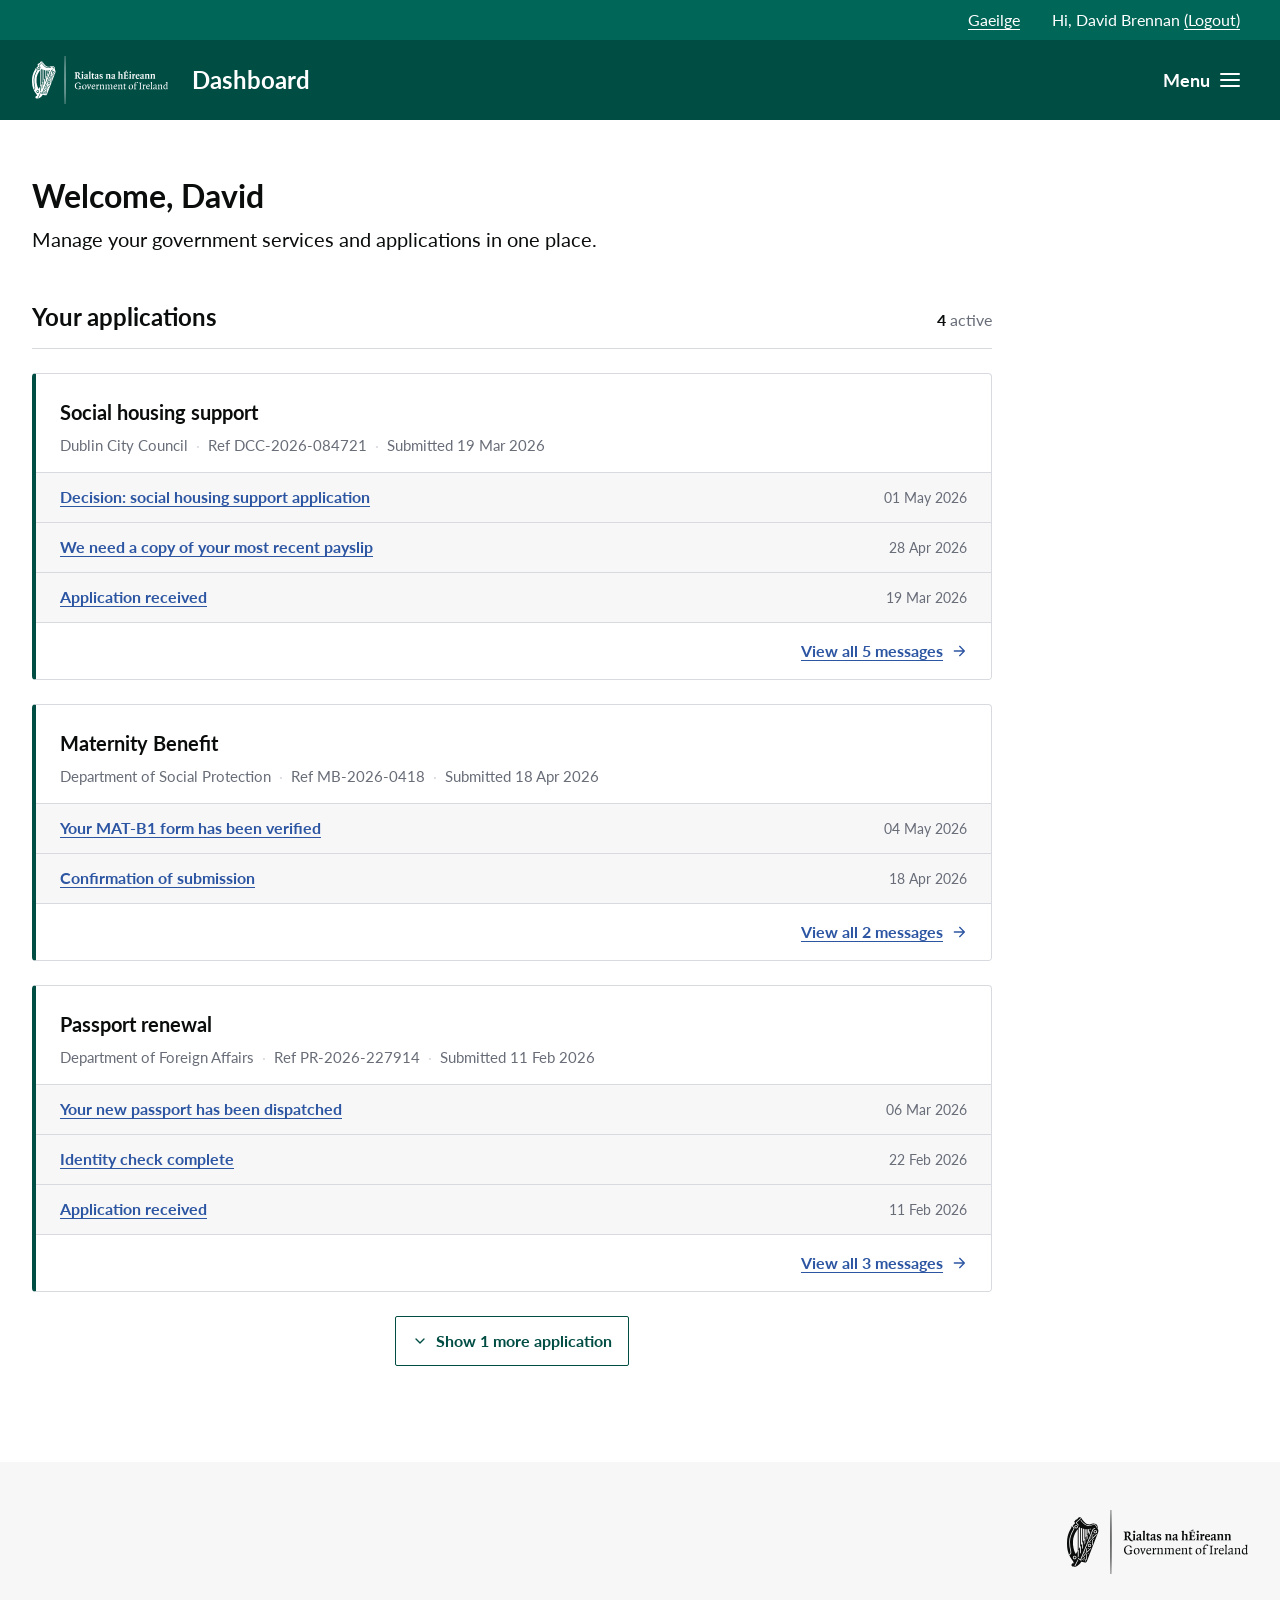
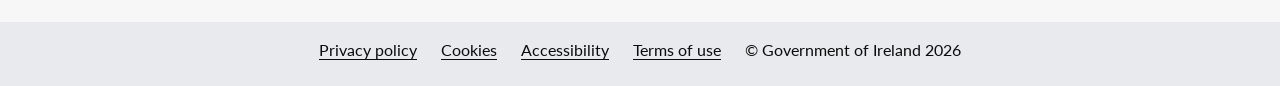
==== v2/index.html @ a9fc321a "v2: unified application card with embedded messages Replaces v1's two-column "applications | message" ====
<!DOCTYPE html>
<html lang="en-IE">
<head>
  <meta charset="UTF-8" />
  <meta name="viewport" content="width=device-width, initial-scale=1" />
  <title>Dashboard — gov.ie</title>
  <meta name="description" content="Life Events dashboard prototype v2 — unified application cards with embedded messages." />
  <meta name="theme-color" content="#004d44" />
  <link rel="preconnect" href="https://fonts.googleapis.com" />
  <link rel="preconnect" href="https://fonts.gstatic.com" crossorigin />
  <link href="https://fonts.googleapis.com/css2?family=Lato:wght@400;700;900&display=swap" rel="stylesheet" />
  <link rel="stylesheet" href="styles.css" />
</head>
<body>
  <a href="#main" class="skip-link">
    <span data-en>Skip to main content</span><span data-ga>Léim go príomhábhar</span>
  </a>

  <!-- Top utility bar: language + user / logout -->
  <div class="top-bar">
    <div class="container top-bar__inner">
      <button type="button" class="top-bar__link" data-lang-toggle aria-pressed="false">
        <span data-en>Gaeilge</span><span data-ga>English</span>
      </button>
      <span class="top-bar__user">
        <span data-en>Hi, David Brennan</span><span data-ga>Dia duit, David Brennan</span>
        <a href="#" class="top-bar__user-link">
          (<span data-en>Logout</span><span data-ga>Logáil amach</span>)
        </a>
      </span>
    </div>
  </div>

  <!-- Main header -->
  <header class="app-header" role="banner">
    <div class="container app-header__inner">
      <a href="#" class="app-header__brand" aria-label="Rialtas na hÉireann, Government of Ireland">
        <img src="assets/logos/gov-white.svg" alt="" width="181" height="64" class="app-header__logo" />
      </a>
      <span class="app-header__title">
        <span data-en>Dashboard</span><span data-ga>Deais</span>
      </span>
      <button type="button" class="app-header__menu" aria-label="Menu" disabled>
        <span data-en>Menu</span><span data-ga>Roghchlár</span>
        <svg viewBox="0 0 24 24" aria-hidden="true" class="app-header__menu-icon">
          <path d="M3 6h18M3 12h18M3 18h18" stroke="currentColor" stroke-width="2" stroke-linecap="round" />
        </svg>
      </button>
    </div>
  </header>

  <main id="main" class="main" tabindex="-1">
    <div class="container">

      <section class="page-header" aria-labelledby="welcome-title">
        <h1 id="welcome-title" class="page-header__title">
          <span data-en>Welcome, David</span><span data-ga>Fáilte, David</span>
        </h1>
        <p class="page-header__lead">
          <span data-en>Manage your government services and applications in one place.</span>
          <span data-ga>Bainistigh do sheirbhísí rialtais agus iarratais in aon áit amháin.</span>
        </p>
      </section>

      <!-- Single-column list of bounded application cards.
           Each card unifies an application with its 3 latest messages. -->
      <section class="apps" aria-labelledby="apps-heading">
        <div class="apps__head">
          <h2 id="apps-heading" class="apps__heading">
            <span data-en>Your applications</span><span data-ga>D'iarratais</span>
          </h2>
          <p class="apps__count" aria-live="polite">
            <span data-app-count>4</span>
            <span data-en>active</span><span data-ga>gníomhach</span>
          </p>
        </div>

        <ul class="apps__list" role="list">

          <!-- Application 1 -->
          <li class="app-card">
            <header class="app-card__head">
              <h3 class="app-card__title">
                <a href="#">Social housing support</a>
              </h3>
              <p class="app-card__meta">
                <span>Dublin City Council</span>
                <span aria-hidden="true" class="app-card__meta-sep">·</span>
                <span>Ref DCC-2026-084721</span>
                <span aria-hidden="true" class="app-card__meta-sep">·</span>
                <span><span data-en>Submitted</span><span data-ga>Curtha isteach</span> <time datetime="2026-03-19">19 Mar 2026</time></span>
              </p>
            </header>

            <ul class="msgs" role="list" aria-label="Latest messages">
              <li class="msg">
                <a class="msg__title" href="#">Decision: social housing support application</a>
                <p class="msg__date"><time datetime="2026-05-01">01 May 2026</time></p>
              </li>
              <li class="msg">
                <a class="msg__title" href="#">We need a copy of your most recent payslip</a>
                <p class="msg__date"><time datetime="2026-04-28">28 Apr 2026</time></p>
              </li>
              <li class="msg">
                <a class="msg__title" href="#">Application received</a>
                <p class="msg__date"><time datetime="2026-03-19">19 Mar 2026</time></p>
              </li>
            </ul>

            <footer class="app-card__foot">
              <a href="#" class="link-arrow">
                <span data-en>View all 5 messages</span><span data-ga>Féach gach 5 teachtaireachtaí</span>
                <svg viewBox="0 0 24 24" aria-hidden="true"><path d="M5 12h14M13 5l7 7-7 7" stroke="currentColor" stroke-width="2" stroke-linecap="round" stroke-linejoin="round" fill="none"/></svg>
              </a>
            </footer>
          </li>

          <!-- Application 2 -->
          <li class="app-card">
            <header class="app-card__head">
              <h3 class="app-card__title">
                <a href="#">Maternity Benefit</a>
              </h3>
              <p class="app-card__meta">
                <span>Department of Social Protection</span>
                <span aria-hidden="true" class="app-card__meta-sep">·</span>
                <span>Ref MB-2026-0418</span>
                <span aria-hidden="true" class="app-card__meta-sep">·</span>
                <span><span data-en>Submitted</span><span data-ga>Curtha isteach</span> <time datetime="2026-04-18">18 Apr 2026</time></span>
              </p>
            </header>

            <ul class="msgs" role="list" aria-label="Latest messages">
              <li class="msg">
                <a class="msg__title" href="#">Your MAT-B1 form has been verified</a>
                <p class="msg__date"><time datetime="2026-05-04">04 May 2026</time></p>
              </li>
              <li class="msg">
                <a class="msg__title" href="#">Confirmation of submission</a>
                <p class="msg__date"><time datetime="2026-04-18">18 Apr 2026</time></p>
              </li>
            </ul>

            <footer class="app-card__foot">
              <a href="#" class="link-arrow">
                <span data-en>View all 2 messages</span><span data-ga>Féach gach 2 teachtaireachtaí</span>
                <svg viewBox="0 0 24 24" aria-hidden="true"><path d="M5 12h14M13 5l7 7-7 7" stroke="currentColor" stroke-width="2" stroke-linecap="round" stroke-linejoin="round" fill="none"/></svg>
              </a>
            </footer>
          </li>

          <!-- Application 3 -->
          <li class="app-card">
            <header class="app-card__head">
              <h3 class="app-card__title">
                <a href="#">Passport renewal</a>
              </h3>
              <p class="app-card__meta">
                <span>Department of Foreign Affairs</span>
                <span aria-hidden="true" class="app-card__meta-sep">·</span>
                <span>Ref PR-2026-227914</span>
                <span aria-hidden="true" class="app-card__meta-sep">·</span>
                <span><span data-en>Submitted</span><span data-ga>Curtha isteach</span> <time datetime="2026-02-11">11 Feb 2026</time></span>
              </p>
            </header>

            <ul class="msgs" role="list" aria-label="Latest messages">
              <li class="msg">
                <a class="msg__title" href="#">Your new passport has been dispatched</a>
                <p class="msg__date"><time datetime="2026-03-06">06 Mar 2026</time></p>
              </li>
              <li class="msg">
                <a class="msg__title" href="#">Identity check complete</a>
                <p class="msg__date"><time datetime="2026-02-22">22 Feb 2026</time></p>
              </li>
              <li class="msg">
                <a class="msg__title" href="#">Application received</a>
                <p class="msg__date"><time datetime="2026-02-11">11 Feb 2026</time></p>
              </li>
            </ul>

            <footer class="app-card__foot">
              <a href="#" class="link-arrow">
                <span data-en>View all 3 messages</span><span data-ga>Féach gach 3 teachtaireachtaí</span>
                <svg viewBox="0 0 24 24" aria-hidden="true"><path d="M5 12h14M13 5l7 7-7 7" stroke="currentColor" stroke-width="2" stroke-linecap="round" stroke-linejoin="round" fill="none"/></svg>
              </a>
            </footer>
          </li>

          <!-- Application 4 — hidden by default, revealed by "Show more" -->
          <li class="app-card" data-extra hidden>
            <header class="app-card__head">
              <h3 class="app-card__title">
                <a href="#">Driving licence renewal</a>
              </h3>
              <p class="app-card__meta">
                <span>National Driver Licence Service</span>
                <span aria-hidden="true" class="app-card__meta-sep">·</span>
                <span>Ref NDLS-2026-119482</span>
                <span aria-hidden="true" class="app-card__meta-sep">·</span>
                <span><span data-en>Submitted</span><span data-ga>Curtha isteach</span> <time datetime="2025-11-04">04 Nov 2025</time></span>
              </p>
            </header>

            <ul class="msgs" role="list" aria-label="Latest messages">
              <li class="msg">
                <a class="msg__title" href="#">Your driving licence is ready for collection</a>
                <p class="msg__date"><time datetime="2025-11-19">19 Nov 2025</time></p>
              </li>
              <li class="msg">
                <a class="msg__title" href="#">Application approved</a>
                <p class="msg__date"><time datetime="2025-11-12">12 Nov 2025</time></p>
              </li>
              <li class="msg">
                <a class="msg__title" href="#">Application received</a>
                <p class="msg__date"><time datetime="2025-11-04">04 Nov 2025</time></p>
              </li>
            </ul>

            <footer class="app-card__foot">
              <a href="#" class="link-arrow">
                <span data-en>View all 4 messages</span><span data-ga>Féach gach 4 teachtaireachtaí</span>
                <svg viewBox="0 0 24 24" aria-hidden="true"><path d="M5 12h14M13 5l7 7-7 7" stroke="currentColor" stroke-width="2" stroke-linecap="round" stroke-linejoin="round" fill="none"/></svg>
              </a>
            </footer>
          </li>

        </ul>

        <div class="apps__reveal">
          <button type="button" class="btn btn--ghost" data-reveal-more aria-expanded="false">
            <svg viewBox="0 0 24 24" aria-hidden="true" class="btn__chev"><path d="M6 9l6 6 6-6" stroke="currentColor" stroke-width="2" stroke-linecap="round" stroke-linejoin="round" fill="none"/></svg>
            <span data-reveal-label>
              <span data-en>Show 1 more application</span><span data-ga>Taispeáin 1 iarratas eile</span>
            </span>
          </button>
        </div>
      </section>

    </div>
  </main>

  <footer class="app-footer" role="contentinfo">
    <div class="app-footer__brand-band">
      <div class="container app-footer__brand-band-inner">
        <img src="assets/logos/gov-black.svg" alt="Rialtas na hÉireann, Government of Ireland" width="181" height="64" class="app-footer__logo" />
      </div>
    </div>
    <div class="app-footer__utility-band">
      <div class="container app-footer__utility-band-inner">
        <ul class="app-footer__links" role="list">
          <li><a href="#privacy"><span data-en>Privacy policy</span><span data-ga>Polasaí príobháideachais</span></a></li>
          <li><a href="#cookies"><span data-en>Cookies</span><span data-ga>Fianáin</span></a></li>
          <li><a href="#accessibility"><span data-en>Accessibility</span><span data-ga>Inrochtaineacht</span></a></li>
          <li><a href="#terms"><span data-en>Terms of use</span><span data-ga>Téarmaí úsáide</span></a></li>
        </ul>
        <p class="app-footer__copy">
          <span data-en>© Government of Ireland 2026</span>
          <span data-ga>© Rialtas na hÉireann 2026</span>
        </p>
      </div>
    </div>
  </footer>

  <script src="app.js" defer></script>
</body>
</html>
---- v2/styles.css ----
/* v2 — application card with embedded messages
 * Builds on v1's tokens. New patterns:
 *   .app-card  — bounding-box that unifies one application with its messages
 *   .msgs/.msg — embedded message rows
 *   .link-arrow — bottom-of-card "view all N messages →"
 *   .btn--ghost — outline button used for the reveal-more affordance
 * Layout shifts to a single column with a content max-width of 960px
 * so message titles read comfortably.
 */

:root {
  --govie-primary:          #004d44;
  --govie-primary-subtle:   #006658;
  --govie-primary-hover:    #003a33;

  --govie-text:             #0b0c0c;
  --govie-text-muted:       #686d78;
  --govie-text-inverse:     #ffffff;

  --govie-link:             #2c55a2;
  --govie-link-hover:       #1f3f7a;

  --govie-surface-page:     #ffffff;
  --govie-surface-1:        #f7f7f8;
  --govie-surface-2:        #e9eaed;

  --govie-border-card:      #d8dadf;
  --govie-border-focus:     #fd0;

  --font-body: "Lato", system-ui, -apple-system, "Segoe UI", Arial, sans-serif;

  --s-1: 4px; --s-2: 8px; --s-3: 12px; --s-4: 16px;
  --s-5: 24px; --s-6: 32px; --s-7: 48px; --s-8: 64px; --s-9: 80px;

  --container-max: 1472px;
  --container-pad: 32px;

  /* v2-specific: limit reading column for message titles */
  --content-max: 960px;
}

/* ---------- Reset ---------- */
*, *::before, *::after { box-sizing: border-box; }
body {
  margin: 0;
  font-family: var(--font-body);
  font-size: 16px;
  line-height: 1.5;
  color: var(--govie-text);
  background: var(--govie-surface-page);
  -webkit-font-smoothing: antialiased;
}
img, svg { display: block; max-width: 100%; }
button { font: inherit; cursor: pointer; }
a { color: var(--govie-link); }
ul { list-style: none; margin: 0; padding: 0; }
:focus-visible { outline: 3px solid var(--govie-border-focus); outline-offset: 2px; }
[hidden] { display: none !important; }

/* ---------- Bilingual ---------- */
[data-ga] { display: none; }
html[lang="ga"] [data-en] { display: none; }
html[lang="ga"] [data-ga] { display: inline; }

/* ---------- Skip link ---------- */
.skip-link {
  position: absolute; left: -9999px; top: 0;
  background: var(--govie-border-focus); color: var(--govie-text);
  padding: var(--s-3) var(--s-4); font-weight: 700; text-decoration: none;
  z-index: 100;
}
.skip-link:focus { left: var(--s-4); top: var(--s-4); outline: 3px solid var(--govie-text); }

/* ---------- Layout rail ---------- */
.container {
  width: 100%;
  max-width: var(--container-max);
  margin: 0 auto;
  padding: 0 var(--container-pad);
}

/* ---------- Top utility bar ---------- */
.top-bar {
  background: var(--govie-primary-subtle);
  color: var(--govie-text-inverse);
  font-size: 16px;
}
.top-bar__inner {
  display: flex; justify-content: flex-end; align-items: center;
  gap: var(--s-4); min-height: 32px;
  padding-top: 4px; padding-bottom: 4px;
}
.top-bar__link {
  background: transparent; border: 0;
  color: inherit; font: inherit;
  padding: 4px 8px;
  text-decoration: underline; text-underline-offset: 3px;
  border-radius: 2px;
}
.top-bar__link:hover { background: rgba(255,255,255,0.08); }
.top-bar__user {
  padding: 4px 8px;
  display: inline-flex; gap: var(--s-1); align-items: baseline;
}
.top-bar__user-link {
  color: var(--govie-text-inverse);
  text-decoration: underline; text-underline-offset: 3px;
}
.top-bar__user-link:hover { color: var(--govie-text-inverse); opacity: 0.85; }

/* ---------- Main header ---------- */
.app-header {
  background: var(--govie-primary);
  color: var(--govie-text-inverse);
  padding: var(--s-4) 0;
}
.app-header__inner {
  display: flex; align-items: center; gap: var(--s-5);
  min-height: 48px;
}
.app-header__brand { display: inline-flex; align-items: center; color: var(--govie-text-inverse); text-decoration: none; }
.app-header__brand:focus-visible { outline: 3px solid var(--govie-border-focus); outline-offset: 4px; }
.app-header__logo { display: block; height: 48px; width: auto; }
.app-header__title { font-size: 24px; font-weight: 700; line-height: 30px; }
.app-header__menu {
  margin-left: auto;
  display: inline-flex; align-items: center; gap: var(--s-2);
  background: transparent; border: 0;
  color: var(--govie-text-inverse);
  padding: 8px 6px 8px 8px;
  font-size: 18px; font-weight: 700; line-height: 24px;
  border-radius: 2px;
}
.app-header__menu[disabled] { cursor: default; opacity: 1; }
.app-header__menu-icon { width: 24px; height: 24px; }

/* ---------- Main ---------- */
.main { padding: var(--s-6) 0 var(--s-7); outline: none; }

/* ---------- Page header ---------- */
.page-header { padding: var(--s-5) 0; max-width: 704px; }
.page-header__title { margin: 0 0 var(--s-2); font-size: 32px; font-weight: 700; line-height: 40px; color: var(--govie-text); }
.page-header__lead { margin: 0; font-size: 20px; line-height: 30px; color: var(--govie-text); }

/* ---------- Apps section ---------- */
.apps {
  max-width: var(--content-max);
  margin-top: var(--s-5);
}
.apps__head {
  display: flex; align-items: baseline; justify-content: space-between;
  gap: var(--s-4);
  padding-bottom: var(--s-4);
  border-bottom: 1px solid var(--govie-border-card);
  margin-bottom: var(--s-5);
}
.apps__heading { margin: 0; font-size: 24px; font-weight: 700; line-height: 30px; color: var(--govie-text); }
.apps__count {
  margin: 0; color: var(--govie-text-muted); font-size: 16px;
}
.apps__count [data-app-count] {
  display: inline-block;
  font-weight: 700; color: var(--govie-text);
  min-width: 1ch;
}
.apps__list {
  display: flex; flex-direction: column;
  gap: var(--s-5);
}

/* ---------- Application card (bounding box) ---------- */
.app-card {
  background: var(--govie-surface-page);
  border: 1px solid var(--govie-border-card);
  border-left: 4px solid var(--govie-primary);
  border-radius: 4px;
  overflow: hidden;
  transition: box-shadow 0.15s, border-color 0.15s;
}
.app-card:hover {
  box-shadow: 0 2px 8px rgba(0,0,0,0.06);
}

.app-card__head {
  padding: var(--s-5) var(--s-5) var(--s-4);
}
.app-card__title {
  margin: 0 0 var(--s-2);
  font-size: 20px; font-weight: 700; line-height: 28px;
}
.app-card__title a {
  color: var(--govie-text);
  text-decoration: none;
}
.app-card__title a:hover { color: var(--govie-primary); text-decoration: underline; text-underline-offset: 3px; }
.app-card__title a:focus-visible { outline: 3px solid var(--govie-border-focus); outline-offset: 2px; }

.app-card__meta {
  margin: 0;
  color: var(--govie-text-muted);
  font-size: 15px; line-height: 22px;
  display: flex; flex-wrap: wrap; gap: 4px 8px;
}
.app-card__meta-sep { color: var(--govie-border-card); }

/* ---------- Embedded messages ---------- */
.msgs {
  border-top: 1px solid var(--govie-border-card);
  background: var(--govie-surface-1);
}
.msg {
  display: flex; align-items: baseline; justify-content: space-between;
  gap: var(--s-4);
  padding: var(--s-3) var(--s-5);
  border-bottom: 1px solid var(--govie-border-card);
  transition: background 0.12s;
}
.msg:last-child { border-bottom: 0; }
.msg:hover { background: var(--govie-surface-2); }
.msg__title {
  color: var(--govie-link);
  font-size: 16px; font-weight: 700; line-height: 24px;
  text-decoration: underline; text-underline-offset: 3px;
  word-break: break-word;
}
.msg__title:hover { color: var(--govie-link-hover); }
.msg__date {
  margin: 0;
  color: var(--govie-text-muted);
  font-size: 14px; line-height: 24px;
  flex-shrink: 0;
  white-space: nowrap;
}

/* ---------- Card footer (view all link) ---------- */
.app-card__foot {
  padding: var(--s-3) var(--s-5);
  background: var(--govie-surface-page);
  border-top: 1px solid var(--govie-border-card);
  display: flex; justify-content: flex-end;
}
.link-arrow {
  display: inline-flex; align-items: center; gap: var(--s-2);
  color: var(--govie-link);
  font-size: 16px; font-weight: 700; line-height: 24px;
  text-decoration: underline; text-underline-offset: 3px;
  padding: 4px 0;
}
.link-arrow:hover { color: var(--govie-link-hover); }
.link-arrow svg { width: 16px; height: 16px; transition: transform 0.12s; }
.link-arrow:hover svg { transform: translateX(2px); }

/* ---------- Reveal more applications ---------- */
.apps__reveal {
  margin-top: var(--s-5);
  display: flex; justify-content: center;
}

/* ---------- Buttons ---------- */
.btn {
  display: inline-flex; align-items: center; justify-content: center;
  gap: var(--s-2);
  padding: 12px 16px;
  border: 1px solid transparent;
  border-radius: 2px;
  font: 700 16px/24px var(--font-body);
  text-decoration: none;
  cursor: pointer;
  transition: background 0.12s, color 0.12s, border-color 0.12s, box-shadow 0.12s;
}
.btn--primary {
  background: var(--govie-primary);
  color: var(--govie-text-inverse);
}
.btn--primary:hover { background: var(--govie-primary-hover); color: var(--govie-text-inverse); }
.btn--ghost {
  background: var(--govie-surface-page);
  color: var(--govie-primary);
  border-color: var(--govie-primary);
}
.btn--ghost:hover { background: var(--govie-primary); color: var(--govie-text-inverse); }
.btn--ghost:hover .btn__chev { color: var(--govie-text-inverse); }
.btn:focus-visible {
  outline: 3px solid var(--govie-border-focus);
  outline-offset: 0;
  box-shadow: inset 0 -2px 0 var(--govie-text);
}
.btn__chev { width: 16px; height: 16px; transition: transform 0.2s; }
.btn[aria-expanded="true"] .btn__chev { transform: rotate(180deg); }

/* ---------- Footer ---------- */
.app-footer { margin-top: var(--s-7); }
.app-footer__brand-band {
  background: var(--govie-surface-1);
  padding: var(--s-7) 0;
}
.app-footer__brand-band-inner { display: flex; justify-content: flex-end; }
.app-footer__logo { display: block; height: 64px; width: auto; }
.app-footer__utility-band {
  background: var(--govie-surface-2);
  padding: var(--s-4) 0;
  border-bottom: 8px solid var(--govie-surface-2);
}
.app-footer__utility-band-inner {
  display: flex; flex-wrap: wrap; align-items: center; justify-content: center;
  gap: var(--s-3) var(--s-5);
}
.app-footer__links { display: flex; flex-wrap: wrap; gap: var(--s-3) var(--s-5); }
.app-footer__links a { color: var(--govie-text); text-decoration: underline; text-underline-offset: 3px; }
.app-footer__copy { margin: 0; color: var(--govie-text); font-size: 16px; }

/* ---------- Responsive ---------- */
@media (max-width: 768px) {
  :root { --container-pad: 16px; }
  .app-header__inner { gap: var(--s-3); }
  .app-header__title { font-size: 20px; }
  .app-header__menu { padding-left: 4px; padding-right: 4px; }
  .top-bar__inner { flex-wrap: wrap; justify-content: flex-end; }
  .page-header__title { font-size: 28px; line-height: 36px; }
  .page-header__lead { font-size: 18px; line-height: 28px; }
  .app-footer__brand-band-inner { justify-content: flex-start; }

  /* Cards: tighter padding and stacked message row when title needs the width */
  .app-card__head { padding: var(--s-4); }
  .msg {
    flex-direction: column;
    align-items: flex-start;
    gap: 2px;
    padding: var(--s-3) var(--s-4);
  }
  .msg__date { font-size: 13px; }
  .app-card__foot { padding: var(--s-3) var(--s-4); }
}
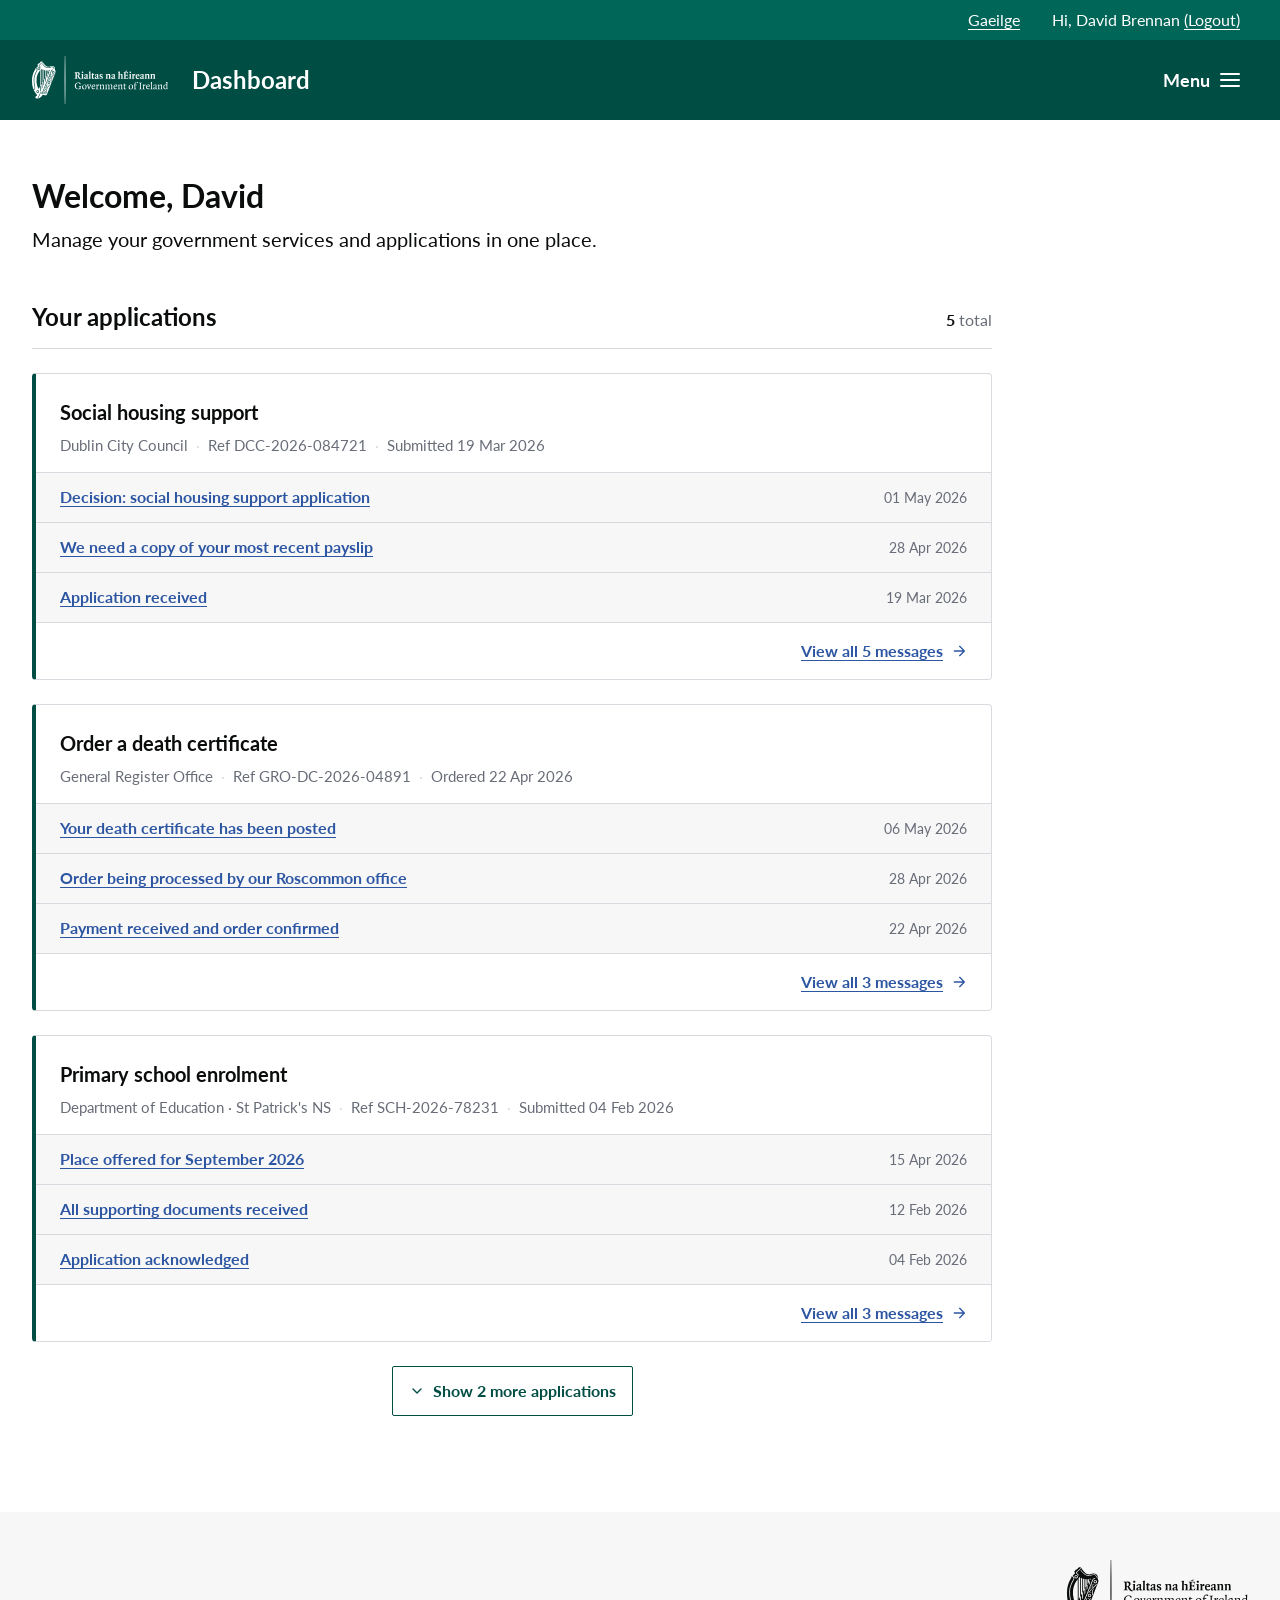
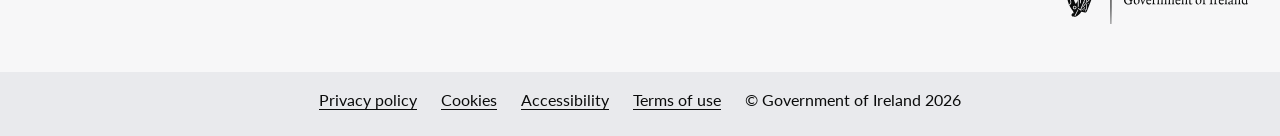
==== commit 7a308171: "v2 content: real Irish life-event services Refresh the dummy applications to a more recognisable set" ====
--- a/v2/index.html
+++ b/v2/index.html
@@ -70,14 +70,14 @@
             <span data-en>Your applications</span><span data-ga>D'iarratais</span>
           </h2>
           <p class="apps__count" aria-live="polite">
-            <span data-app-count>4</span>
-            <span data-en>active</span><span data-ga>gníomhach</span>
+            <span data-app-count>5</span>
+            <span data-en>total</span><span data-ga>san iomlán</span>
           </p>
         </div>
 
         <ul class="apps__list" role="list">
 
-          <!-- Application 1 -->
+          <!-- 1 · Social housing support — most recent activity, needs action -->
           <li class="app-card">
             <header class="app-card__head">
               <h3 class="app-card__title">
@@ -115,29 +115,105 @@
             </footer>
           </li>
 
-          <!-- Application 2 -->
+          <!-- 2 · Order a death certificate — recent transactional service -->
           <li class="app-card">
             <header class="app-card__head">
               <h3 class="app-card__title">
-                <a href="#">Maternity Benefit</a>
-              </h3>
-              <p class="app-card__meta">
-                <span>Department of Social Protection</span>
-                <span aria-hidden="true" class="app-card__meta-sep">·</span>
-                <span>Ref MB-2026-0418</span>
-                <span aria-hidden="true" class="app-card__meta-sep">·</span>
-                <span><span data-en>Submitted</span><span data-ga>Curtha isteach</span> <time datetime="2026-04-18">18 Apr 2026</time></span>
-              </p>
-            </header>
-
-            <ul class="msgs" role="list" aria-label="Latest messages">
-              <li class="msg">
-                <a class="msg__title" href="#">Your MAT-B1 form has been verified</a>
-                <p class="msg__date"><time datetime="2026-05-04">04 May 2026</time></p>
-              </li>
-              <li class="msg">
-                <a class="msg__title" href="#">Confirmation of submission</a>
-                <p class="msg__date"><time datetime="2026-04-18">18 Apr 2026</time></p>
+                <a href="#">Order a death certificate</a>
+              </h3>
+              <p class="app-card__meta">
+                <span>General Register Office</span>
+                <span aria-hidden="true" class="app-card__meta-sep">·</span>
+                <span>Ref GRO-DC-2026-04891</span>
+                <span aria-hidden="true" class="app-card__meta-sep">·</span>
+                <span><span data-en>Ordered</span><span data-ga>Ordaithe</span> <time datetime="2026-04-22">22 Apr 2026</time></span>
+              </p>
+            </header>
+
+            <ul class="msgs" role="list" aria-label="Latest messages">
+              <li class="msg">
+                <a class="msg__title" href="#">Your death certificate has been posted</a>
+                <p class="msg__date"><time datetime="2026-05-06">06 May 2026</time></p>
+              </li>
+              <li class="msg">
+                <a class="msg__title" href="#">Order being processed by our Roscommon office</a>
+                <p class="msg__date"><time datetime="2026-04-28">28 Apr 2026</time></p>
+              </li>
+              <li class="msg">
+                <a class="msg__title" href="#">Payment received and order confirmed</a>
+                <p class="msg__date"><time datetime="2026-04-22">22 Apr 2026</time></p>
+              </li>
+            </ul>
+
+            <footer class="app-card__foot">
+              <a href="#" class="link-arrow">
+                <span data-en>View all 3 messages</span><span data-ga>Féach gach 3 teachtaireachtaí</span>
+                <svg viewBox="0 0 24 24" aria-hidden="true"><path d="M5 12h14M13 5l7 7-7 7" stroke="currentColor" stroke-width="2" stroke-linecap="round" stroke-linejoin="round" fill="none"/></svg>
+              </a>
+            </footer>
+          </li>
+
+          <!-- 3 · Primary school enrolment — family / planning context -->
+          <li class="app-card">
+            <header class="app-card__head">
+              <h3 class="app-card__title">
+                <a href="#">Primary school enrolment</a>
+              </h3>
+              <p class="app-card__meta">
+                <span>Department of Education · St Patrick's NS</span>
+                <span aria-hidden="true" class="app-card__meta-sep">·</span>
+                <span>Ref SCH-2026-78231</span>
+                <span aria-hidden="true" class="app-card__meta-sep">·</span>
+                <span><span data-en>Submitted</span><span data-ga>Curtha isteach</span> <time datetime="2026-02-04">04 Feb 2026</time></span>
+              </p>
+            </header>
+
+            <ul class="msgs" role="list" aria-label="Latest messages">
+              <li class="msg">
+                <a class="msg__title" href="#">Place offered for September 2026</a>
+                <p class="msg__date"><time datetime="2026-04-15">15 Apr 2026</time></p>
+              </li>
+              <li class="msg">
+                <a class="msg__title" href="#">All supporting documents received</a>
+                <p class="msg__date"><time datetime="2026-02-12">12 Feb 2026</time></p>
+              </li>
+              <li class="msg">
+                <a class="msg__title" href="#">Application acknowledged</a>
+                <p class="msg__date"><time datetime="2026-02-04">04 Feb 2026</time></p>
+              </li>
+            </ul>
+
+            <footer class="app-card__foot">
+              <a href="#" class="link-arrow">
+                <span data-en>View all 3 messages</span><span data-ga>Féach gach 3 teachtaireachtaí</span>
+                <svg viewBox="0 0 24 24" aria-hidden="true"><path d="M5 12h14M13 5l7 7-7 7" stroke="currentColor" stroke-width="2" stroke-linecap="round" stroke-linejoin="round" fill="none"/></svg>
+              </a>
+            </footer>
+          </li>
+
+          <!-- 4 · Order a marriage certificate — hidden, revealed by "Show more" -->
+          <li class="app-card" data-extra hidden>
+            <header class="app-card__head">
+              <h3 class="app-card__title">
+                <a href="#">Order a marriage certificate</a>
+              </h3>
+              <p class="app-card__meta">
+                <span>General Register Office</span>
+                <span aria-hidden="true" class="app-card__meta-sep">·</span>
+                <span>Ref GRO-MC-2026-12047</span>
+                <span aria-hidden="true" class="app-card__meta-sep">·</span>
+                <span><span data-en>Ordered</span><span data-ga>Ordaithe</span> <time datetime="2026-04-09">09 Apr 2026</time></span>
+              </p>
+            </header>
+
+            <ul class="msgs" role="list" aria-label="Latest messages">
+              <li class="msg">
+                <a class="msg__title" href="#">Your marriage certificate has been posted</a>
+                <p class="msg__date"><time datetime="2026-04-16">16 Apr 2026</time></p>
+              </li>
+              <li class="msg">
+                <a class="msg__title" href="#">Order received and payment confirmed</a>
+                <p class="msg__date"><time datetime="2026-04-09">09 Apr 2026</time></p>
               </li>
             </ul>
 
@@ -149,77 +225,35 @@
             </footer>
           </li>
 
-          <!-- Application 3 -->
-          <li class="app-card">
-            <header class="app-card__head">
-              <h3 class="app-card__title">
-                <a href="#">Passport renewal</a>
-              </h3>
-              <p class="app-card__meta">
-                <span>Department of Foreign Affairs</span>
-                <span aria-hidden="true" class="app-card__meta-sep">·</span>
-                <span>Ref PR-2026-227914</span>
-                <span aria-hidden="true" class="app-card__meta-sep">·</span>
-                <span><span data-en>Submitted</span><span data-ga>Curtha isteach</span> <time datetime="2026-02-11">11 Feb 2026</time></span>
-              </p>
-            </header>
-
-            <ul class="msgs" role="list" aria-label="Latest messages">
-              <li class="msg">
-                <a class="msg__title" href="#">Your new passport has been dispatched</a>
-                <p class="msg__date"><time datetime="2026-03-06">06 Mar 2026</time></p>
-              </li>
-              <li class="msg">
-                <a class="msg__title" href="#">Identity check complete</a>
-                <p class="msg__date"><time datetime="2026-02-22">22 Feb 2026</time></p>
-              </li>
-              <li class="msg">
-                <a class="msg__title" href="#">Application received</a>
-                <p class="msg__date"><time datetime="2026-02-11">11 Feb 2026</time></p>
-              </li>
-            </ul>
-
-            <footer class="app-card__foot">
-              <a href="#" class="link-arrow">
-                <span data-en>View all 3 messages</span><span data-ga>Féach gach 3 teachtaireachtaí</span>
-                <svg viewBox="0 0 24 24" aria-hidden="true"><path d="M5 12h14M13 5l7 7-7 7" stroke="currentColor" stroke-width="2" stroke-linecap="round" stroke-linejoin="round" fill="none"/></svg>
-              </a>
-            </footer>
-          </li>
-
-          <!-- Application 4 — hidden by default, revealed by "Show more" -->
+          <!-- 5 · Annual fishing licence — always the OLDEST, hidden, anchored to the bottom -->
           <li class="app-card" data-extra hidden>
             <header class="app-card__head">
               <h3 class="app-card__title">
-                <a href="#">Driving licence renewal</a>
-              </h3>
-              <p class="app-card__meta">
-                <span>National Driver Licence Service</span>
-                <span aria-hidden="true" class="app-card__meta-sep">·</span>
-                <span>Ref NDLS-2026-119482</span>
-                <span aria-hidden="true" class="app-card__meta-sep">·</span>
-                <span><span data-en>Submitted</span><span data-ga>Curtha isteach</span> <time datetime="2025-11-04">04 Nov 2025</time></span>
-              </p>
-            </header>
-
-            <ul class="msgs" role="list" aria-label="Latest messages">
-              <li class="msg">
-                <a class="msg__title" href="#">Your driving licence is ready for collection</a>
-                <p class="msg__date"><time datetime="2025-11-19">19 Nov 2025</time></p>
-              </li>
-              <li class="msg">
-                <a class="msg__title" href="#">Application approved</a>
-                <p class="msg__date"><time datetime="2025-11-12">12 Nov 2025</time></p>
-              </li>
-              <li class="msg">
-                <a class="msg__title" href="#">Application received</a>
-                <p class="msg__date"><time datetime="2025-11-04">04 Nov 2025</time></p>
-              </li>
-            </ul>
-
-            <footer class="app-card__foot">
-              <a href="#" class="link-arrow">
-                <span data-en>View all 4 messages</span><span data-ga>Féach gach 4 teachtaireachtaí</span>
+                <a href="#">Annual fishing licence</a>
+              </h3>
+              <p class="app-card__meta">
+                <span>Inland Fisheries Ireland</span>
+                <span aria-hidden="true" class="app-card__meta-sep">·</span>
+                <span>Ref IFI-2025-AL-44219</span>
+                <span aria-hidden="true" class="app-card__meta-sep">·</span>
+                <span><span data-en>Issued</span><span data-ga>Eisithe</span> <time datetime="2025-05-12">12 May 2025</time></span>
+              </p>
+            </header>
+
+            <ul class="msgs" role="list" aria-label="Latest messages">
+              <li class="msg">
+                <a class="msg__title" href="#">Your 2025 licence is valid until 31 Dec 2025</a>
+                <p class="msg__date"><time datetime="2025-05-12">12 May 2025</time></p>
+              </li>
+              <li class="msg">
+                <a class="msg__title" href="#">Payment received</a>
+                <p class="msg__date"><time datetime="2025-05-12">12 May 2025</time></p>
+              </li>
+            </ul>
+
+            <footer class="app-card__foot">
+              <a href="#" class="link-arrow">
+                <span data-en>View all 2 messages</span><span data-ga>Féach gach 2 teachtaireachtaí</span>
                 <svg viewBox="0 0 24 24" aria-hidden="true"><path d="M5 12h14M13 5l7 7-7 7" stroke="currentColor" stroke-width="2" stroke-linecap="round" stroke-linejoin="round" fill="none"/></svg>
               </a>
             </footer>
@@ -231,7 +265,7 @@
           <button type="button" class="btn btn--ghost" data-reveal-more aria-expanded="false">
             <svg viewBox="0 0 24 24" aria-hidden="true" class="btn__chev"><path d="M6 9l6 6 6-6" stroke="currentColor" stroke-width="2" stroke-linecap="round" stroke-linejoin="round" fill="none"/></svg>
             <span data-reveal-label>
-              <span data-en>Show 1 more application</span><span data-ga>Taispeáin 1 iarratas eile</span>
+              <span data-en>Show 2 more applications</span><span data-ga>Taispeáin 2 iarratas eile</span>
             </span>
           </button>
         </div>
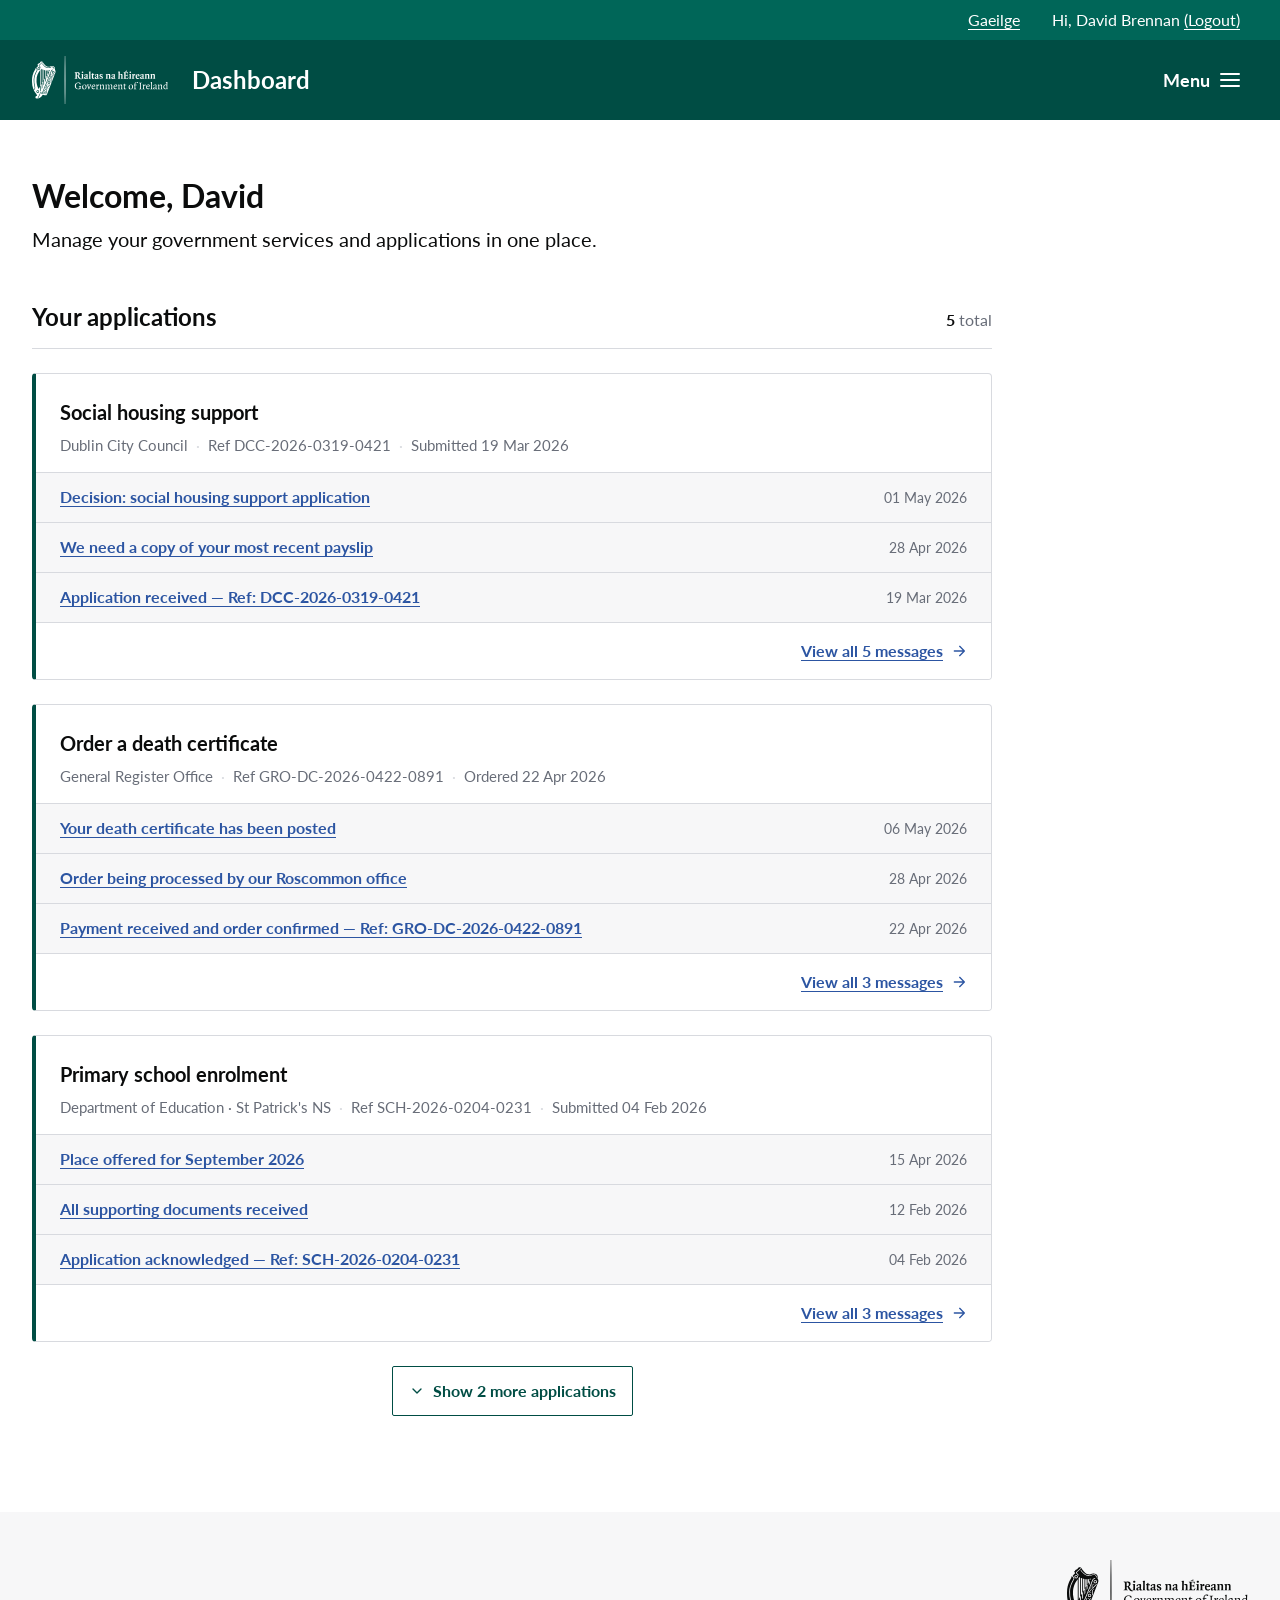
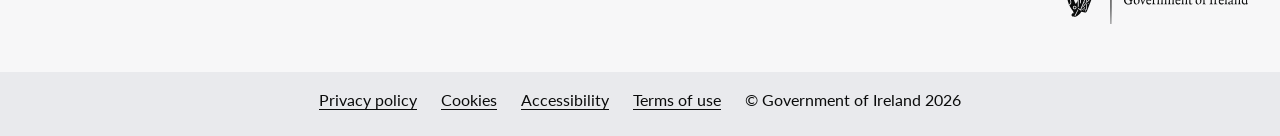
==== commit 07f31923: "v2: encode submission date in every ref; surface ref in receipt messages Each application's referenc" ====
--- a/v2/index.html
+++ b/v2/index.html
@@ -86,7 +86,7 @@
               <p class="app-card__meta">
                 <span>Dublin City Council</span>
                 <span aria-hidden="true" class="app-card__meta-sep">·</span>
-                <span>Ref DCC-2026-084721</span>
+                <span>Ref DCC-2026-0319-0421</span>
                 <span aria-hidden="true" class="app-card__meta-sep">·</span>
                 <span><span data-en>Submitted</span><span data-ga>Curtha isteach</span> <time datetime="2026-03-19">19 Mar 2026</time></span>
               </p>
@@ -102,7 +102,7 @@
                 <p class="msg__date"><time datetime="2026-04-28">28 Apr 2026</time></p>
               </li>
               <li class="msg">
-                <a class="msg__title" href="#">Application received</a>
+                <a class="msg__title" href="#">Application received — Ref: DCC-2026-0319-0421</a>
                 <p class="msg__date"><time datetime="2026-03-19">19 Mar 2026</time></p>
               </li>
             </ul>
@@ -124,7 +124,7 @@
               <p class="app-card__meta">
                 <span>General Register Office</span>
                 <span aria-hidden="true" class="app-card__meta-sep">·</span>
-                <span>Ref GRO-DC-2026-04891</span>
+                <span>Ref GRO-DC-2026-0422-0891</span>
                 <span aria-hidden="true" class="app-card__meta-sep">·</span>
                 <span><span data-en>Ordered</span><span data-ga>Ordaithe</span> <time datetime="2026-04-22">22 Apr 2026</time></span>
               </p>
@@ -140,7 +140,7 @@
                 <p class="msg__date"><time datetime="2026-04-28">28 Apr 2026</time></p>
               </li>
               <li class="msg">
-                <a class="msg__title" href="#">Payment received and order confirmed</a>
+                <a class="msg__title" href="#">Payment received and order confirmed — Ref: GRO-DC-2026-0422-0891</a>
                 <p class="msg__date"><time datetime="2026-04-22">22 Apr 2026</time></p>
               </li>
             </ul>
@@ -162,7 +162,7 @@
               <p class="app-card__meta">
                 <span>Department of Education · St Patrick's NS</span>
                 <span aria-hidden="true" class="app-card__meta-sep">·</span>
-                <span>Ref SCH-2026-78231</span>
+                <span>Ref SCH-2026-0204-0231</span>
                 <span aria-hidden="true" class="app-card__meta-sep">·</span>
                 <span><span data-en>Submitted</span><span data-ga>Curtha isteach</span> <time datetime="2026-02-04">04 Feb 2026</time></span>
               </p>
@@ -178,7 +178,7 @@
                 <p class="msg__date"><time datetime="2026-02-12">12 Feb 2026</time></p>
               </li>
               <li class="msg">
-                <a class="msg__title" href="#">Application acknowledged</a>
+                <a class="msg__title" href="#">Application acknowledged — Ref: SCH-2026-0204-0231</a>
                 <p class="msg__date"><time datetime="2026-02-04">04 Feb 2026</time></p>
               </li>
             </ul>
@@ -200,7 +200,7 @@
               <p class="app-card__meta">
                 <span>General Register Office</span>
                 <span aria-hidden="true" class="app-card__meta-sep">·</span>
-                <span>Ref GRO-MC-2026-12047</span>
+                <span>Ref GRO-MC-2026-0409-0047</span>
                 <span aria-hidden="true" class="app-card__meta-sep">·</span>
                 <span><span data-en>Ordered</span><span data-ga>Ordaithe</span> <time datetime="2026-04-09">09 Apr 2026</time></span>
               </p>
@@ -212,7 +212,7 @@
                 <p class="msg__date"><time datetime="2026-04-16">16 Apr 2026</time></p>
               </li>
               <li class="msg">
-                <a class="msg__title" href="#">Order received and payment confirmed</a>
+                <a class="msg__title" href="#">Order received and payment confirmed — Ref: GRO-MC-2026-0409-0047</a>
                 <p class="msg__date"><time datetime="2026-04-09">09 Apr 2026</time></p>
               </li>
             </ul>
@@ -234,7 +234,7 @@
               <p class="app-card__meta">
                 <span>Inland Fisheries Ireland</span>
                 <span aria-hidden="true" class="app-card__meta-sep">·</span>
-                <span>Ref IFI-2025-AL-44219</span>
+                <span>Ref IFI-AL-2025-0512-4219</span>
                 <span aria-hidden="true" class="app-card__meta-sep">·</span>
                 <span><span data-en>Issued</span><span data-ga>Eisithe</span> <time datetime="2025-05-12">12 May 2025</time></span>
               </p>
@@ -246,7 +246,7 @@
                 <p class="msg__date"><time datetime="2025-05-12">12 May 2025</time></p>
               </li>
               <li class="msg">
-                <a class="msg__title" href="#">Payment received</a>
+                <a class="msg__title" href="#">Payment received — Ref: IFI-AL-2025-0512-4219</a>
                 <p class="msg__date"><time datetime="2025-05-12">12 May 2025</time></p>
               </li>
             </ul>
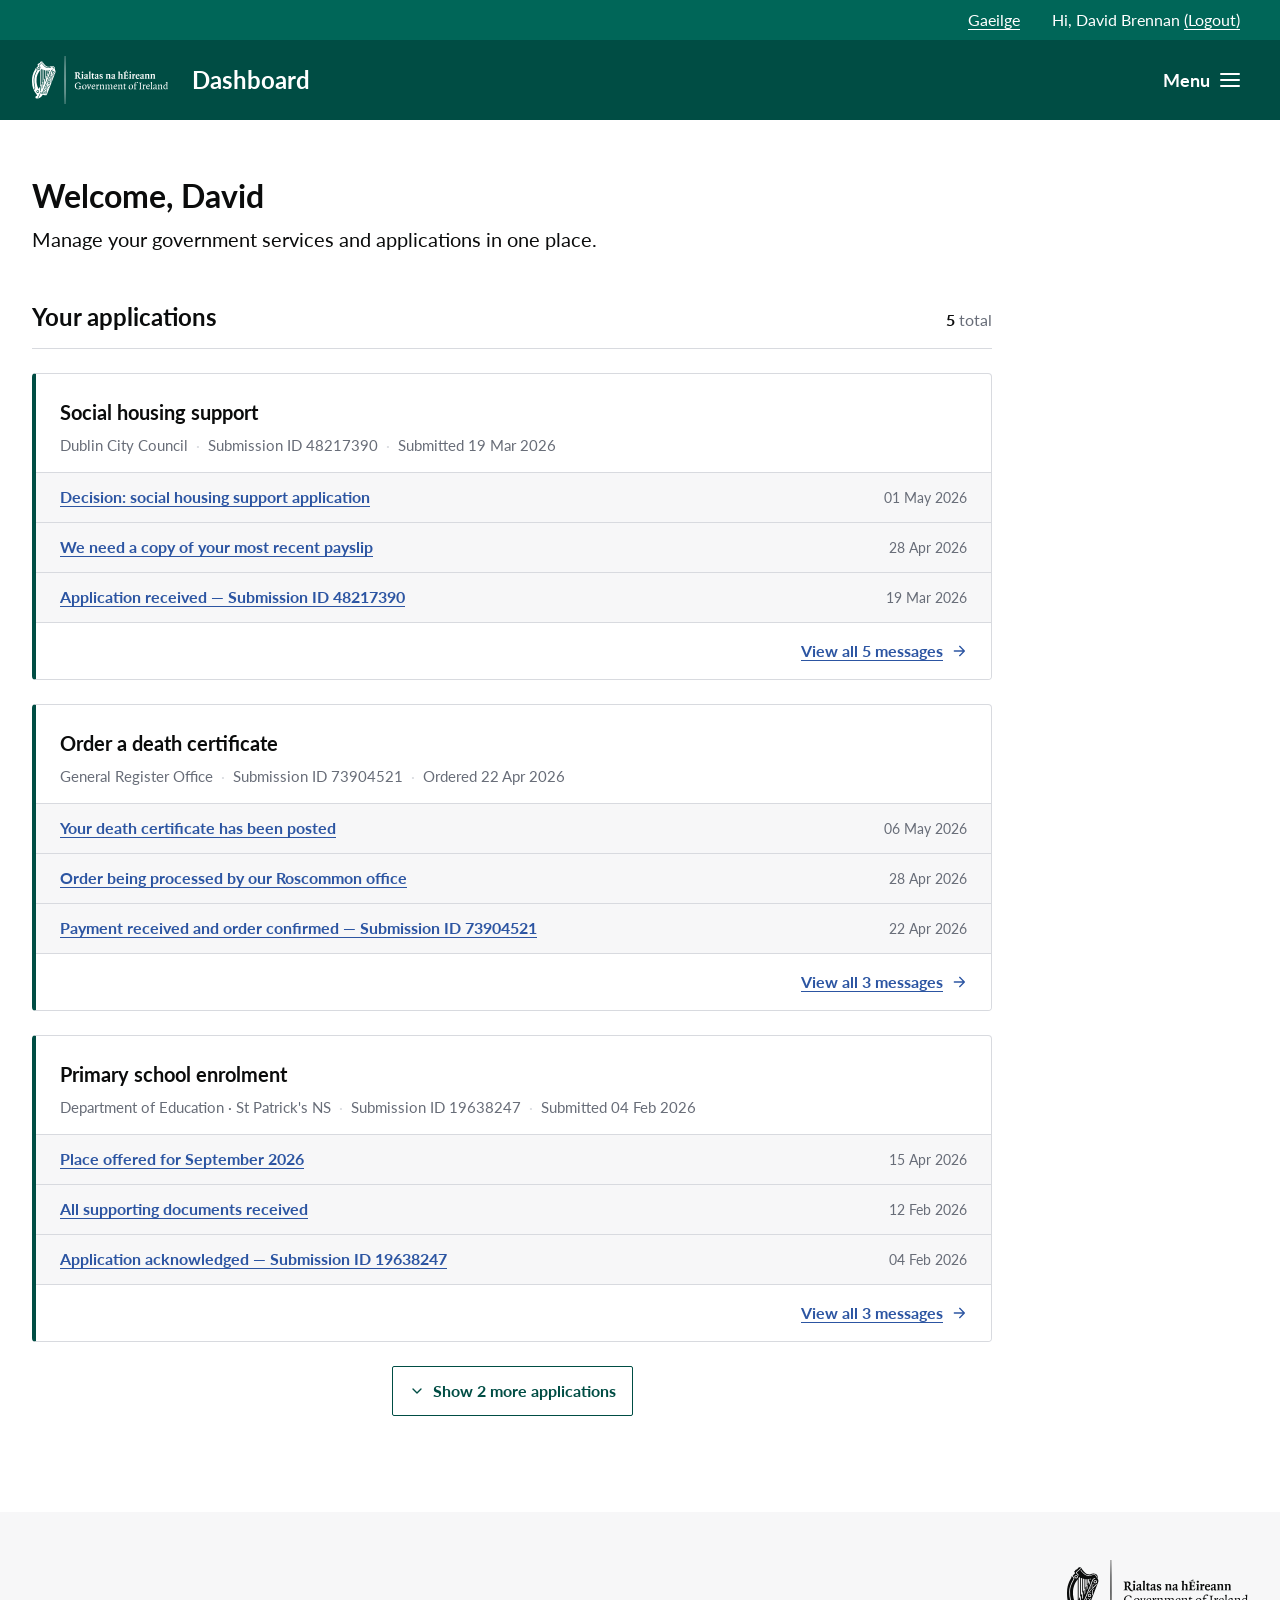
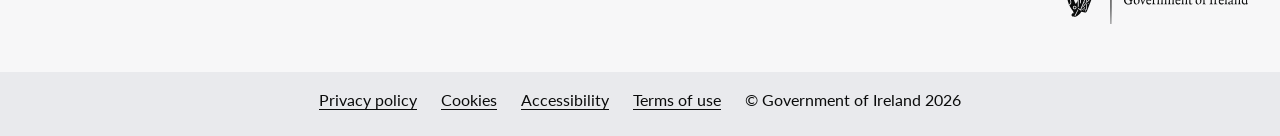
==== commit cdfd086c: "v2: replace structured ref with 8-digit Submission ID Co-authored-by: Cursor <cursoragent@cursor.com" ====
--- a/v2/index.html
+++ b/v2/index.html
@@ -86,7 +86,7 @@
               <p class="app-card__meta">
                 <span>Dublin City Council</span>
                 <span aria-hidden="true" class="app-card__meta-sep">·</span>
-                <span>Ref DCC-2026-0319-0421</span>
+                <span>Submission ID 48217390</span>
                 <span aria-hidden="true" class="app-card__meta-sep">·</span>
                 <span><span data-en>Submitted</span><span data-ga>Curtha isteach</span> <time datetime="2026-03-19">19 Mar 2026</time></span>
               </p>
@@ -102,7 +102,7 @@
                 <p class="msg__date"><time datetime="2026-04-28">28 Apr 2026</time></p>
               </li>
               <li class="msg">
-                <a class="msg__title" href="#">Application received — Ref: DCC-2026-0319-0421</a>
+                <a class="msg__title" href="#">Application received — Submission ID 48217390</a>
                 <p class="msg__date"><time datetime="2026-03-19">19 Mar 2026</time></p>
               </li>
             </ul>
@@ -124,7 +124,7 @@
               <p class="app-card__meta">
                 <span>General Register Office</span>
                 <span aria-hidden="true" class="app-card__meta-sep">·</span>
-                <span>Ref GRO-DC-2026-0422-0891</span>
+                <span>Submission ID 73904521</span>
                 <span aria-hidden="true" class="app-card__meta-sep">·</span>
                 <span><span data-en>Ordered</span><span data-ga>Ordaithe</span> <time datetime="2026-04-22">22 Apr 2026</time></span>
               </p>
@@ -140,7 +140,7 @@
                 <p class="msg__date"><time datetime="2026-04-28">28 Apr 2026</time></p>
               </li>
               <li class="msg">
-                <a class="msg__title" href="#">Payment received and order confirmed — Ref: GRO-DC-2026-0422-0891</a>
+                <a class="msg__title" href="#">Payment received and order confirmed — Submission ID 73904521</a>
                 <p class="msg__date"><time datetime="2026-04-22">22 Apr 2026</time></p>
               </li>
             </ul>
@@ -162,7 +162,7 @@
               <p class="app-card__meta">
                 <span>Department of Education · St Patrick's NS</span>
                 <span aria-hidden="true" class="app-card__meta-sep">·</span>
-                <span>Ref SCH-2026-0204-0231</span>
+                <span>Submission ID 19638247</span>
                 <span aria-hidden="true" class="app-card__meta-sep">·</span>
                 <span><span data-en>Submitted</span><span data-ga>Curtha isteach</span> <time datetime="2026-02-04">04 Feb 2026</time></span>
               </p>
@@ -178,7 +178,7 @@
                 <p class="msg__date"><time datetime="2026-02-12">12 Feb 2026</time></p>
               </li>
               <li class="msg">
-                <a class="msg__title" href="#">Application acknowledged — Ref: SCH-2026-0204-0231</a>
+                <a class="msg__title" href="#">Application acknowledged — Submission ID 19638247</a>
                 <p class="msg__date"><time datetime="2026-02-04">04 Feb 2026</time></p>
               </li>
             </ul>
@@ -200,7 +200,7 @@
               <p class="app-card__meta">
                 <span>General Register Office</span>
                 <span aria-hidden="true" class="app-card__meta-sep">·</span>
-                <span>Ref GRO-MC-2026-0409-0047</span>
+                <span>Submission ID 60294817</span>
                 <span aria-hidden="true" class="app-card__meta-sep">·</span>
                 <span><span data-en>Ordered</span><span data-ga>Ordaithe</span> <time datetime="2026-04-09">09 Apr 2026</time></span>
               </p>
@@ -212,7 +212,7 @@
                 <p class="msg__date"><time datetime="2026-04-16">16 Apr 2026</time></p>
               </li>
               <li class="msg">
-                <a class="msg__title" href="#">Order received and payment confirmed — Ref: GRO-MC-2026-0409-0047</a>
+                <a class="msg__title" href="#">Order received and payment confirmed — Submission ID 60294817</a>
                 <p class="msg__date"><time datetime="2026-04-09">09 Apr 2026</time></p>
               </li>
             </ul>
@@ -234,7 +234,7 @@
               <p class="app-card__meta">
                 <span>Inland Fisheries Ireland</span>
                 <span aria-hidden="true" class="app-card__meta-sep">·</span>
-                <span>Ref IFI-AL-2025-0512-4219</span>
+                <span>Submission ID 31875649</span>
                 <span aria-hidden="true" class="app-card__meta-sep">·</span>
                 <span><span data-en>Issued</span><span data-ga>Eisithe</span> <time datetime="2025-05-12">12 May 2025</time></span>
               </p>
@@ -246,7 +246,7 @@
                 <p class="msg__date"><time datetime="2025-05-12">12 May 2025</time></p>
               </li>
               <li class="msg">
-                <a class="msg__title" href="#">Payment received — Ref: IFI-AL-2025-0512-4219</a>
+                <a class="msg__title" href="#">Payment received — Submission ID 31875649</a>
                 <p class="msg__date"><time datetime="2025-05-12">12 May 2025</time></p>
               </li>
             </ul>
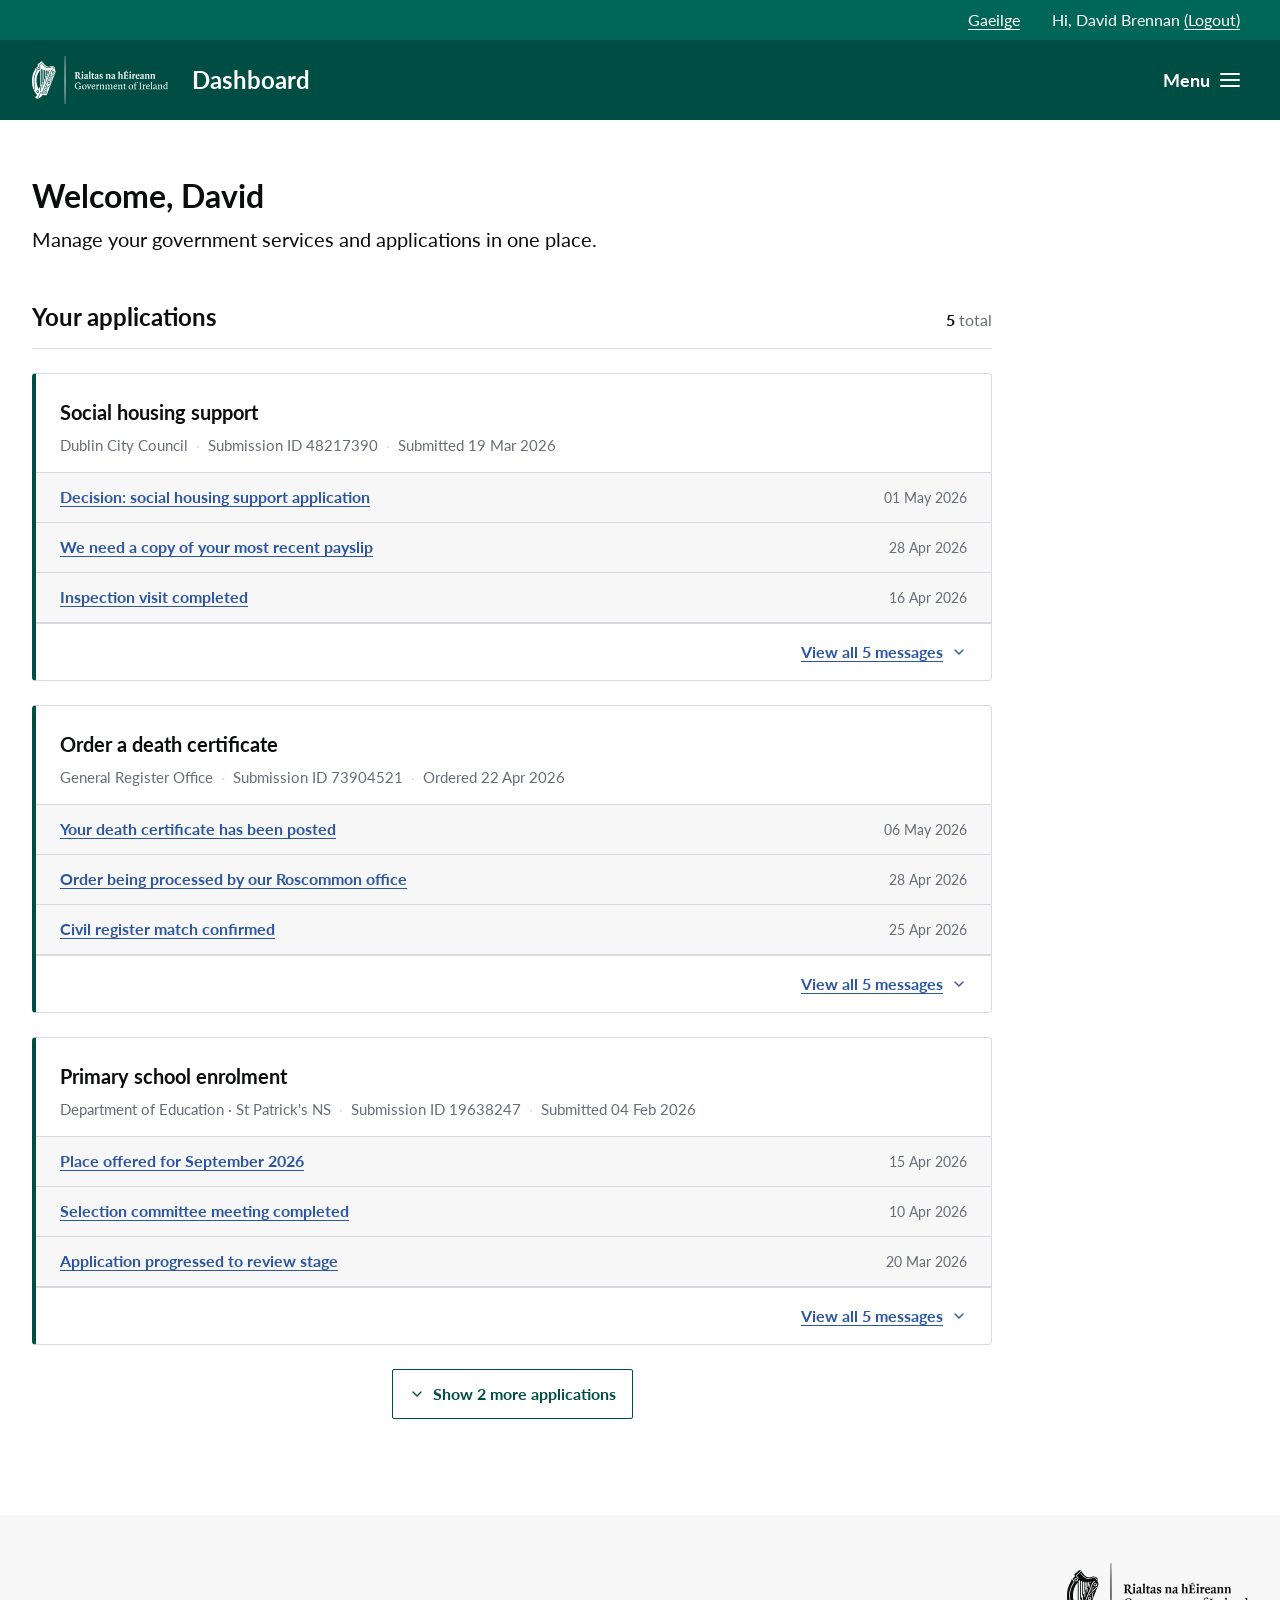
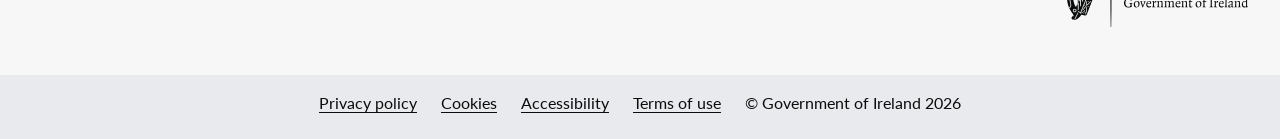
==== commit cac600fc: "v2: "View all messages" now expands the thread in place The card-level "View all N messages" link be" ====
--- a/v2/index.html
+++ b/v2/index.html
@@ -102,16 +102,24 @@
                 <p class="msg__date"><time datetime="2026-04-28">28 Apr 2026</time></p>
               </li>
               <li class="msg">
+                <a class="msg__title" href="#">Inspection visit completed</a>
+                <p class="msg__date"><time datetime="2026-04-16">16 Apr 2026</time></p>
+              </li>
+              <li class="msg" data-msg-hidden hidden>
+                <a class="msg__title" href="#">Habitual residence check passed</a>
+                <p class="msg__date"><time datetime="2026-03-28">28 Mar 2026</time></p>
+              </li>
+              <li class="msg" data-msg-hidden hidden>
                 <a class="msg__title" href="#">Application received — Submission ID 48217390</a>
                 <p class="msg__date"><time datetime="2026-03-19">19 Mar 2026</time></p>
               </li>
             </ul>
 
             <footer class="app-card__foot">
-              <a href="#" class="link-arrow">
-                <span data-en>View all 5 messages</span><span data-ga>Féach gach 5 teachtaireachtaí</span>
-                <svg viewBox="0 0 24 24" aria-hidden="true"><path d="M5 12h14M13 5l7 7-7 7" stroke="currentColor" stroke-width="2" stroke-linecap="round" stroke-linejoin="round" fill="none"/></svg>
-              </a>
+              <button type="button" class="link-arrow" data-expand-thread aria-expanded="false">
+                <span data-label><span data-en>View all 5 messages</span><span data-ga>Féach gach 5 teachtaireachtaí</span></span>
+                <svg viewBox="0 0 24 24" aria-hidden="true" class="link-arrow__chev"><path d="M6 9l6 6 6-6" stroke="currentColor" stroke-width="2" stroke-linecap="round" stroke-linejoin="round" fill="none"/></svg>
+              </button>
             </footer>
           </li>
 
@@ -140,16 +148,24 @@
                 <p class="msg__date"><time datetime="2026-04-28">28 Apr 2026</time></p>
               </li>
               <li class="msg">
+                <a class="msg__title" href="#">Civil register match confirmed</a>
+                <p class="msg__date"><time datetime="2026-04-25">25 Apr 2026</time></p>
+              </li>
+              <li class="msg" data-msg-hidden hidden>
+                <a class="msg__title" href="#">Initial review by registration team complete</a>
+                <p class="msg__date"><time datetime="2026-04-24">24 Apr 2026</time></p>
+              </li>
+              <li class="msg" data-msg-hidden hidden>
                 <a class="msg__title" href="#">Payment received and order confirmed — Submission ID 73904521</a>
                 <p class="msg__date"><time datetime="2026-04-22">22 Apr 2026</time></p>
               </li>
             </ul>
 
             <footer class="app-card__foot">
-              <a href="#" class="link-arrow">
-                <span data-en>View all 3 messages</span><span data-ga>Féach gach 3 teachtaireachtaí</span>
-                <svg viewBox="0 0 24 24" aria-hidden="true"><path d="M5 12h14M13 5l7 7-7 7" stroke="currentColor" stroke-width="2" stroke-linecap="round" stroke-linejoin="round" fill="none"/></svg>
-              </a>
+              <button type="button" class="link-arrow" data-expand-thread aria-expanded="false">
+                <span data-label><span data-en>View all 5 messages</span><span data-ga>Féach gach 5 teachtaireachtaí</span></span>
+                <svg viewBox="0 0 24 24" aria-hidden="true" class="link-arrow__chev"><path d="M6 9l6 6 6-6" stroke="currentColor" stroke-width="2" stroke-linecap="round" stroke-linejoin="round" fill="none"/></svg>
+              </button>
             </footer>
           </li>
 
@@ -174,20 +190,28 @@
                 <p class="msg__date"><time datetime="2026-04-15">15 Apr 2026</time></p>
               </li>
               <li class="msg">
+                <a class="msg__title" href="#">Selection committee meeting completed</a>
+                <p class="msg__date"><time datetime="2026-04-10">10 Apr 2026</time></p>
+              </li>
+              <li class="msg">
+                <a class="msg__title" href="#">Application progressed to review stage</a>
+                <p class="msg__date"><time datetime="2026-03-20">20 Mar 2026</time></p>
+              </li>
+              <li class="msg" data-msg-hidden hidden>
                 <a class="msg__title" href="#">All supporting documents received</a>
                 <p class="msg__date"><time datetime="2026-02-12">12 Feb 2026</time></p>
               </li>
-              <li class="msg">
+              <li class="msg" data-msg-hidden hidden>
                 <a class="msg__title" href="#">Application acknowledged — Submission ID 19638247</a>
                 <p class="msg__date"><time datetime="2026-02-04">04 Feb 2026</time></p>
               </li>
             </ul>
 
             <footer class="app-card__foot">
-              <a href="#" class="link-arrow">
-                <span data-en>View all 3 messages</span><span data-ga>Féach gach 3 teachtaireachtaí</span>
-                <svg viewBox="0 0 24 24" aria-hidden="true"><path d="M5 12h14M13 5l7 7-7 7" stroke="currentColor" stroke-width="2" stroke-linecap="round" stroke-linejoin="round" fill="none"/></svg>
-              </a>
+              <button type="button" class="link-arrow" data-expand-thread aria-expanded="false">
+                <span data-label><span data-en>View all 5 messages</span><span data-ga>Féach gach 5 teachtaireachtaí</span></span>
+                <svg viewBox="0 0 24 24" aria-hidden="true" class="link-arrow__chev"><path d="M6 9l6 6 6-6" stroke="currentColor" stroke-width="2" stroke-linecap="round" stroke-linejoin="round" fill="none"/></svg>
+              </button>
             </footer>
           </li>
 
@@ -212,16 +236,24 @@
                 <p class="msg__date"><time datetime="2026-04-16">16 Apr 2026</time></p>
               </li>
               <li class="msg">
+                <a class="msg__title" href="#">Printed and dispatched from Roscommon</a>
+                <p class="msg__date"><time datetime="2026-04-15">15 Apr 2026</time></p>
+              </li>
+              <li class="msg">
+                <a class="msg__title" href="#">Match found in civil register</a>
+                <p class="msg__date"><time datetime="2026-04-12">12 Apr 2026</time></p>
+              </li>
+              <li class="msg" data-msg-hidden hidden>
                 <a class="msg__title" href="#">Order received and payment confirmed — Submission ID 60294817</a>
                 <p class="msg__date"><time datetime="2026-04-09">09 Apr 2026</time></p>
               </li>
             </ul>
 
             <footer class="app-card__foot">
-              <a href="#" class="link-arrow">
-                <span data-en>View all 2 messages</span><span data-ga>Féach gach 2 teachtaireachtaí</span>
-                <svg viewBox="0 0 24 24" aria-hidden="true"><path d="M5 12h14M13 5l7 7-7 7" stroke="currentColor" stroke-width="2" stroke-linecap="round" stroke-linejoin="round" fill="none"/></svg>
-              </a>
+              <button type="button" class="link-arrow" data-expand-thread aria-expanded="false">
+                <span data-label><span data-en>View all 4 messages</span><span data-ga>Féach gach 4 teachtaireachtaí</span></span>
+                <svg viewBox="0 0 24 24" aria-hidden="true" class="link-arrow__chev"><path d="M6 9l6 6 6-6" stroke="currentColor" stroke-width="2" stroke-linecap="round" stroke-linejoin="round" fill="none"/></svg>
+              </button>
             </footer>
           </li>
 
@@ -250,13 +282,6 @@
                 <p class="msg__date"><time datetime="2025-05-12">12 May 2025</time></p>
               </li>
             </ul>
-
-            <footer class="app-card__foot">
-              <a href="#" class="link-arrow">
-                <span data-en>View all 2 messages</span><span data-ga>Féach gach 2 teachtaireachtaí</span>
-                <svg viewBox="0 0 24 24" aria-hidden="true"><path d="M5 12h14M13 5l7 7-7 7" stroke="currentColor" stroke-width="2" stroke-linecap="round" stroke-linejoin="round" fill="none"/></svg>
-              </a>
-            </footer>
           </li>
 
         </ul>
--- a/v2/styles.css
+++ b/v2/styles.css
@@ -245,10 +245,22 @@
   font-size: 16px; font-weight: 700; line-height: 24px;
   text-decoration: underline; text-underline-offset: 3px;
   padding: 4px 0;
+  /* Button reset so <button.link-arrow> looks identical to <a.link-arrow> */
+  background: transparent;
+  border: 0;
+  font-family: inherit;
+  cursor: pointer;
 }
 .link-arrow:hover { color: var(--govie-link-hover); }
-.link-arrow svg { width: 16px; height: 16px; transition: transform 0.12s; }
+.link-arrow svg { width: 16px; height: 16px; transition: transform 0.2s; }
 .link-arrow:hover svg { transform: translateX(2px); }
+
+/* When the link-arrow is a thread-expand button it carries a chevron
+ * instead of an arrow; suppress the arrow translate-on-hover and
+ * rotate the chevron on expand instead. */
+.link-arrow[data-expand-thread]:hover .link-arrow__chev { transform: none; }
+.link-arrow[aria-expanded="true"] .link-arrow__chev { transform: rotate(180deg); }
+.link-arrow[aria-expanded="true"]:hover .link-arrow__chev { transform: rotate(180deg); }
 
 /* ---------- Reveal more applications ---------- */
 .apps__reveal {
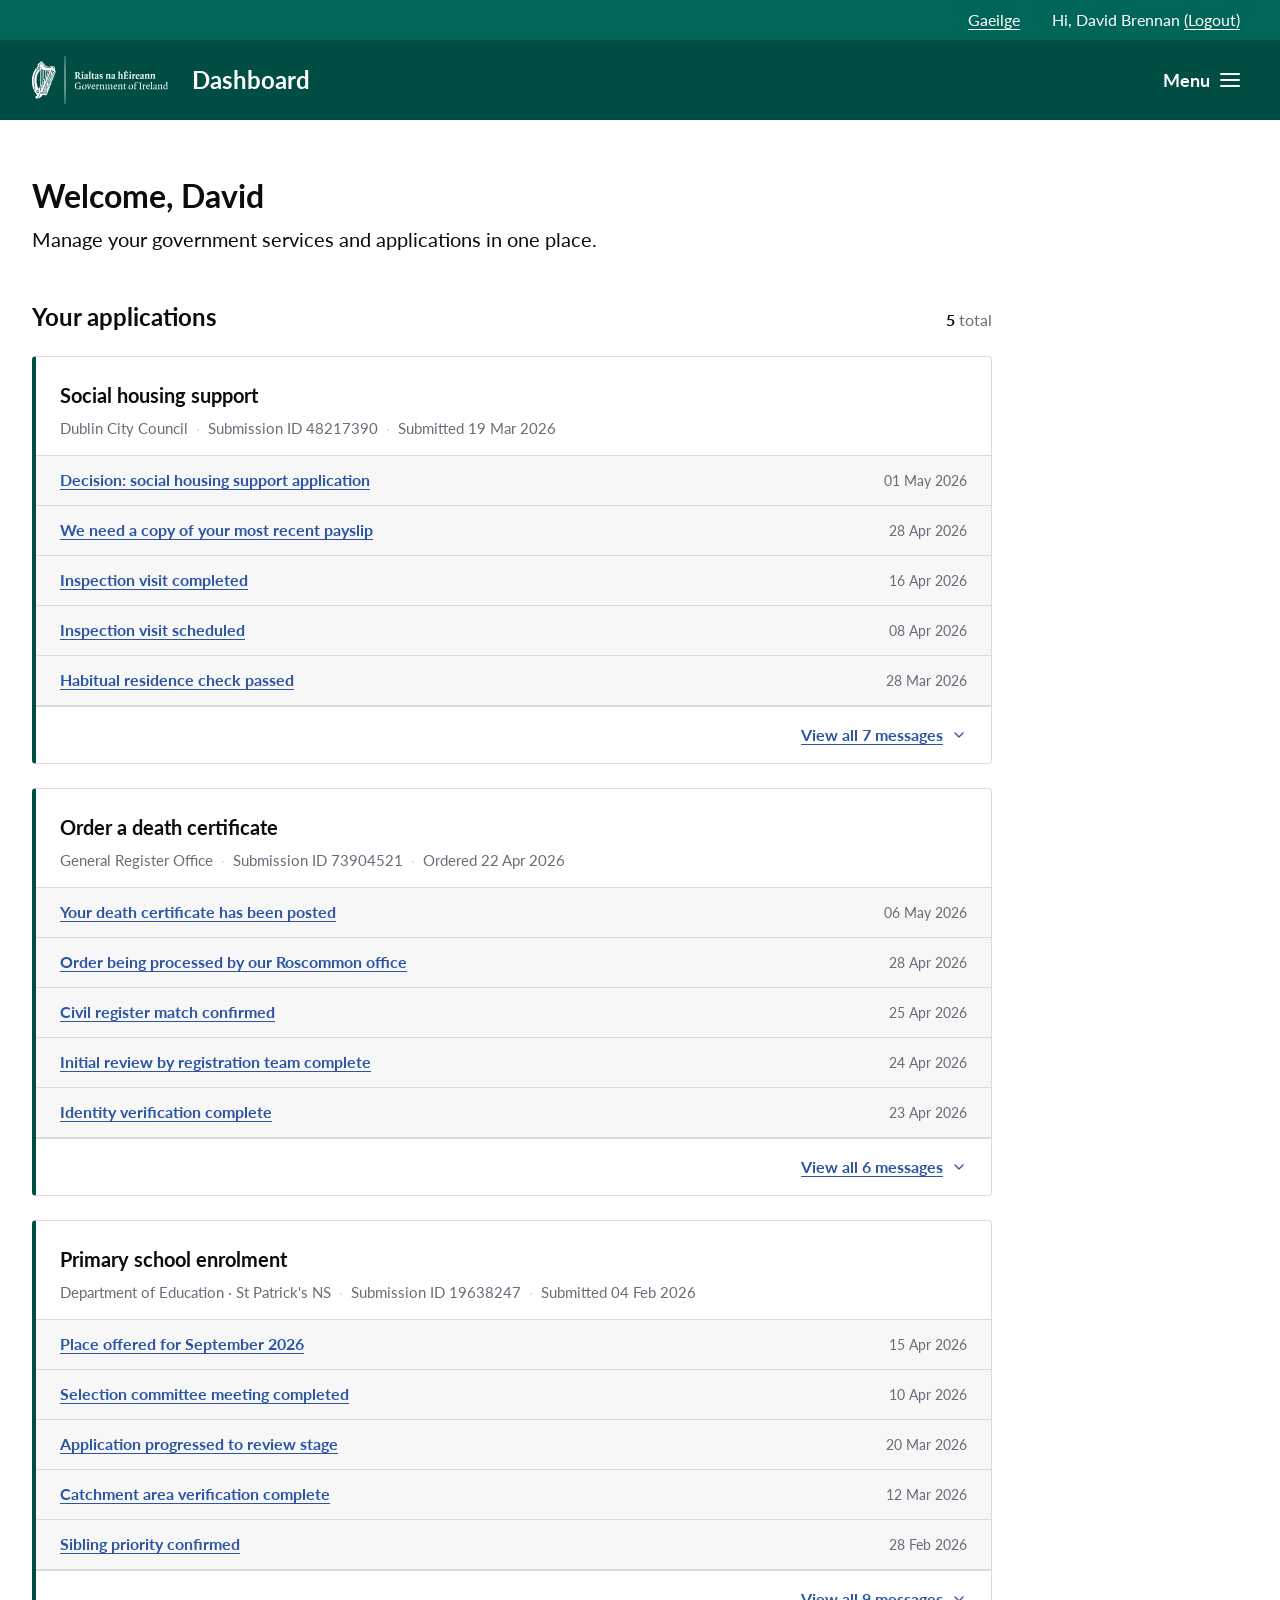
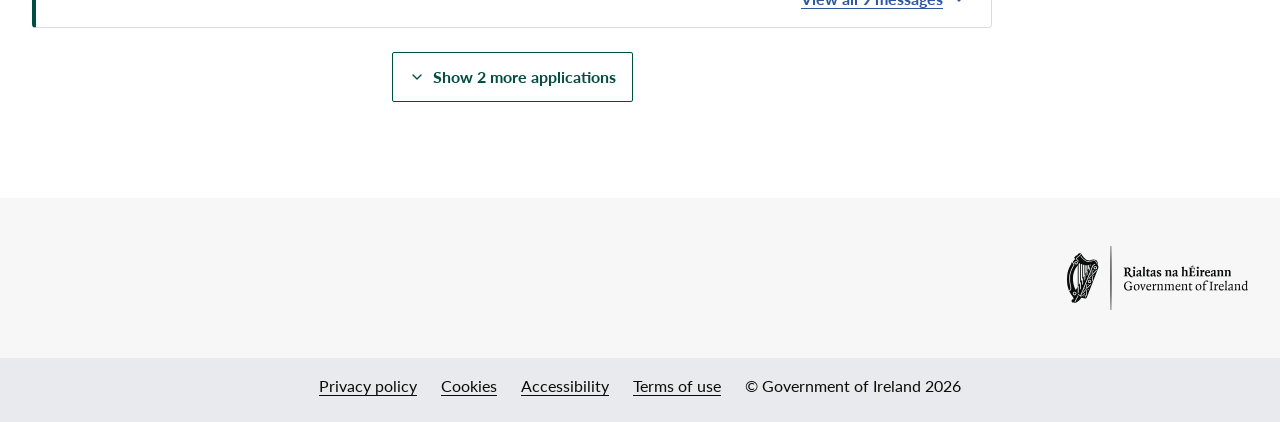
==== commit 7be88450: "v2: 5 messages per card by default, varied totals; remove apps-head divider Each default-visible car" ====
--- a/v2/index.html
+++ b/v2/index.html
@@ -105,11 +105,19 @@
                 <a class="msg__title" href="#">Inspection visit completed</a>
                 <p class="msg__date"><time datetime="2026-04-16">16 Apr 2026</time></p>
               </li>
-              <li class="msg" data-msg-hidden hidden>
+              <li class="msg">
+                <a class="msg__title" href="#">Inspection visit scheduled</a>
+                <p class="msg__date"><time datetime="2026-04-08">08 Apr 2026</time></p>
+              </li>
+              <li class="msg">
                 <a class="msg__title" href="#">Habitual residence check passed</a>
                 <p class="msg__date"><time datetime="2026-03-28">28 Mar 2026</time></p>
               </li>
               <li class="msg" data-msg-hidden hidden>
+                <a class="msg__title" href="#">Additional documentation request: tenancy history</a>
+                <p class="msg__date"><time datetime="2026-03-24">24 Mar 2026</time></p>
+              </li>
+              <li class="msg" data-msg-hidden hidden>
                 <a class="msg__title" href="#">Application received — Submission ID 48217390</a>
                 <p class="msg__date"><time datetime="2026-03-19">19 Mar 2026</time></p>
               </li>
@@ -117,7 +125,7 @@
 
             <footer class="app-card__foot">
               <button type="button" class="link-arrow" data-expand-thread aria-expanded="false">
-                <span data-label><span data-en>View all 5 messages</span><span data-ga>Féach gach 5 teachtaireachtaí</span></span>
+                <span data-label><span data-en>View all 7 messages</span><span data-ga>Féach gach 7 teachtaireachtaí</span></span>
                 <svg viewBox="0 0 24 24" aria-hidden="true" class="link-arrow__chev"><path d="M6 9l6 6 6-6" stroke="currentColor" stroke-width="2" stroke-linecap="round" stroke-linejoin="round" fill="none"/></svg>
               </button>
             </footer>
@@ -151,10 +159,14 @@
                 <a class="msg__title" href="#">Civil register match confirmed</a>
                 <p class="msg__date"><time datetime="2026-04-25">25 Apr 2026</time></p>
               </li>
-              <li class="msg" data-msg-hidden hidden>
+              <li class="msg">
                 <a class="msg__title" href="#">Initial review by registration team complete</a>
                 <p class="msg__date"><time datetime="2026-04-24">24 Apr 2026</time></p>
               </li>
+              <li class="msg">
+                <a class="msg__title" href="#">Identity verification complete</a>
+                <p class="msg__date"><time datetime="2026-04-23">23 Apr 2026</time></p>
+              </li>
               <li class="msg" data-msg-hidden hidden>
                 <a class="msg__title" href="#">Payment received and order confirmed — Submission ID 73904521</a>
                 <p class="msg__date"><time datetime="2026-04-22">22 Apr 2026</time></p>
@@ -163,7 +175,7 @@
 
             <footer class="app-card__foot">
               <button type="button" class="link-arrow" data-expand-thread aria-expanded="false">
-                <span data-label><span data-en>View all 5 messages</span><span data-ga>Féach gach 5 teachtaireachtaí</span></span>
+                <span data-label><span data-en>View all 6 messages</span><span data-ga>Féach gach 6 teachtaireachtaí</span></span>
                 <svg viewBox="0 0 24 24" aria-hidden="true" class="link-arrow__chev"><path d="M6 9l6 6 6-6" stroke="currentColor" stroke-width="2" stroke-linecap="round" stroke-linejoin="round" fill="none"/></svg>
               </button>
             </footer>
@@ -197,6 +209,22 @@
                 <a class="msg__title" href="#">Application progressed to review stage</a>
                 <p class="msg__date"><time datetime="2026-03-20">20 Mar 2026</time></p>
               </li>
+              <li class="msg">
+                <a class="msg__title" href="#">Catchment area verification complete</a>
+                <p class="msg__date"><time datetime="2026-03-12">12 Mar 2026</time></p>
+              </li>
+              <li class="msg">
+                <a class="msg__title" href="#">Sibling priority confirmed</a>
+                <p class="msg__date"><time datetime="2026-02-28">28 Feb 2026</time></p>
+              </li>
+              <li class="msg" data-msg-hidden hidden>
+                <a class="msg__title" href="#">Birth certificate verified</a>
+                <p class="msg__date"><time datetime="2026-02-20">20 Feb 2026</time></p>
+              </li>
+              <li class="msg" data-msg-hidden hidden>
+                <a class="msg__title" href="#">Proof of address verified</a>
+                <p class="msg__date"><time datetime="2026-02-15">15 Feb 2026</time></p>
+              </li>
               <li class="msg" data-msg-hidden hidden>
                 <a class="msg__title" href="#">All supporting documents received</a>
                 <p class="msg__date"><time datetime="2026-02-12">12 Feb 2026</time></p>
@@ -209,7 +237,7 @@
 
             <footer class="app-card__foot">
               <button type="button" class="link-arrow" data-expand-thread aria-expanded="false">
-                <span data-label><span data-en>View all 5 messages</span><span data-ga>Féach gach 5 teachtaireachtaí</span></span>
+                <span data-label><span data-en>View all 9 messages</span><span data-ga>Féach gach 9 teachtaireachtaí</span></span>
                 <svg viewBox="0 0 24 24" aria-hidden="true" class="link-arrow__chev"><path d="M6 9l6 6 6-6" stroke="currentColor" stroke-width="2" stroke-linecap="round" stroke-linejoin="round" fill="none"/></svg>
               </button>
             </footer>
@@ -243,18 +271,15 @@
                 <a class="msg__title" href="#">Match found in civil register</a>
                 <p class="msg__date"><time datetime="2026-04-12">12 Apr 2026</time></p>
               </li>
-              <li class="msg" data-msg-hidden hidden>
+              <li class="msg">
+                <a class="msg__title" href="#">Identity verification complete</a>
+                <p class="msg__date"><time datetime="2026-04-10">10 Apr 2026</time></p>
+              </li>
+              <li class="msg">
                 <a class="msg__title" href="#">Order received and payment confirmed — Submission ID 60294817</a>
                 <p class="msg__date"><time datetime="2026-04-09">09 Apr 2026</time></p>
               </li>
             </ul>
-
-            <footer class="app-card__foot">
-              <button type="button" class="link-arrow" data-expand-thread aria-expanded="false">
-                <span data-label><span data-en>View all 4 messages</span><span data-ga>Féach gach 4 teachtaireachtaí</span></span>
-                <svg viewBox="0 0 24 24" aria-hidden="true" class="link-arrow__chev"><path d="M6 9l6 6 6-6" stroke="currentColor" stroke-width="2" stroke-linecap="round" stroke-linejoin="round" fill="none"/></svg>
-              </button>
-            </footer>
           </li>
 
           <!-- 5 · Annual fishing licence — always the OLDEST, hidden, anchored to the bottom -->
--- a/v2/styles.css
+++ b/v2/styles.css
@@ -150,8 +150,6 @@
 .apps__head {
   display: flex; align-items: baseline; justify-content: space-between;
   gap: var(--s-4);
-  padding-bottom: var(--s-4);
-  border-bottom: 1px solid var(--govie-border-card);
   margin-bottom: var(--s-5);
 }
 .apps__heading { margin: 0; font-size: 24px; font-weight: 700; line-height: 30px; color: var(--govie-text); }
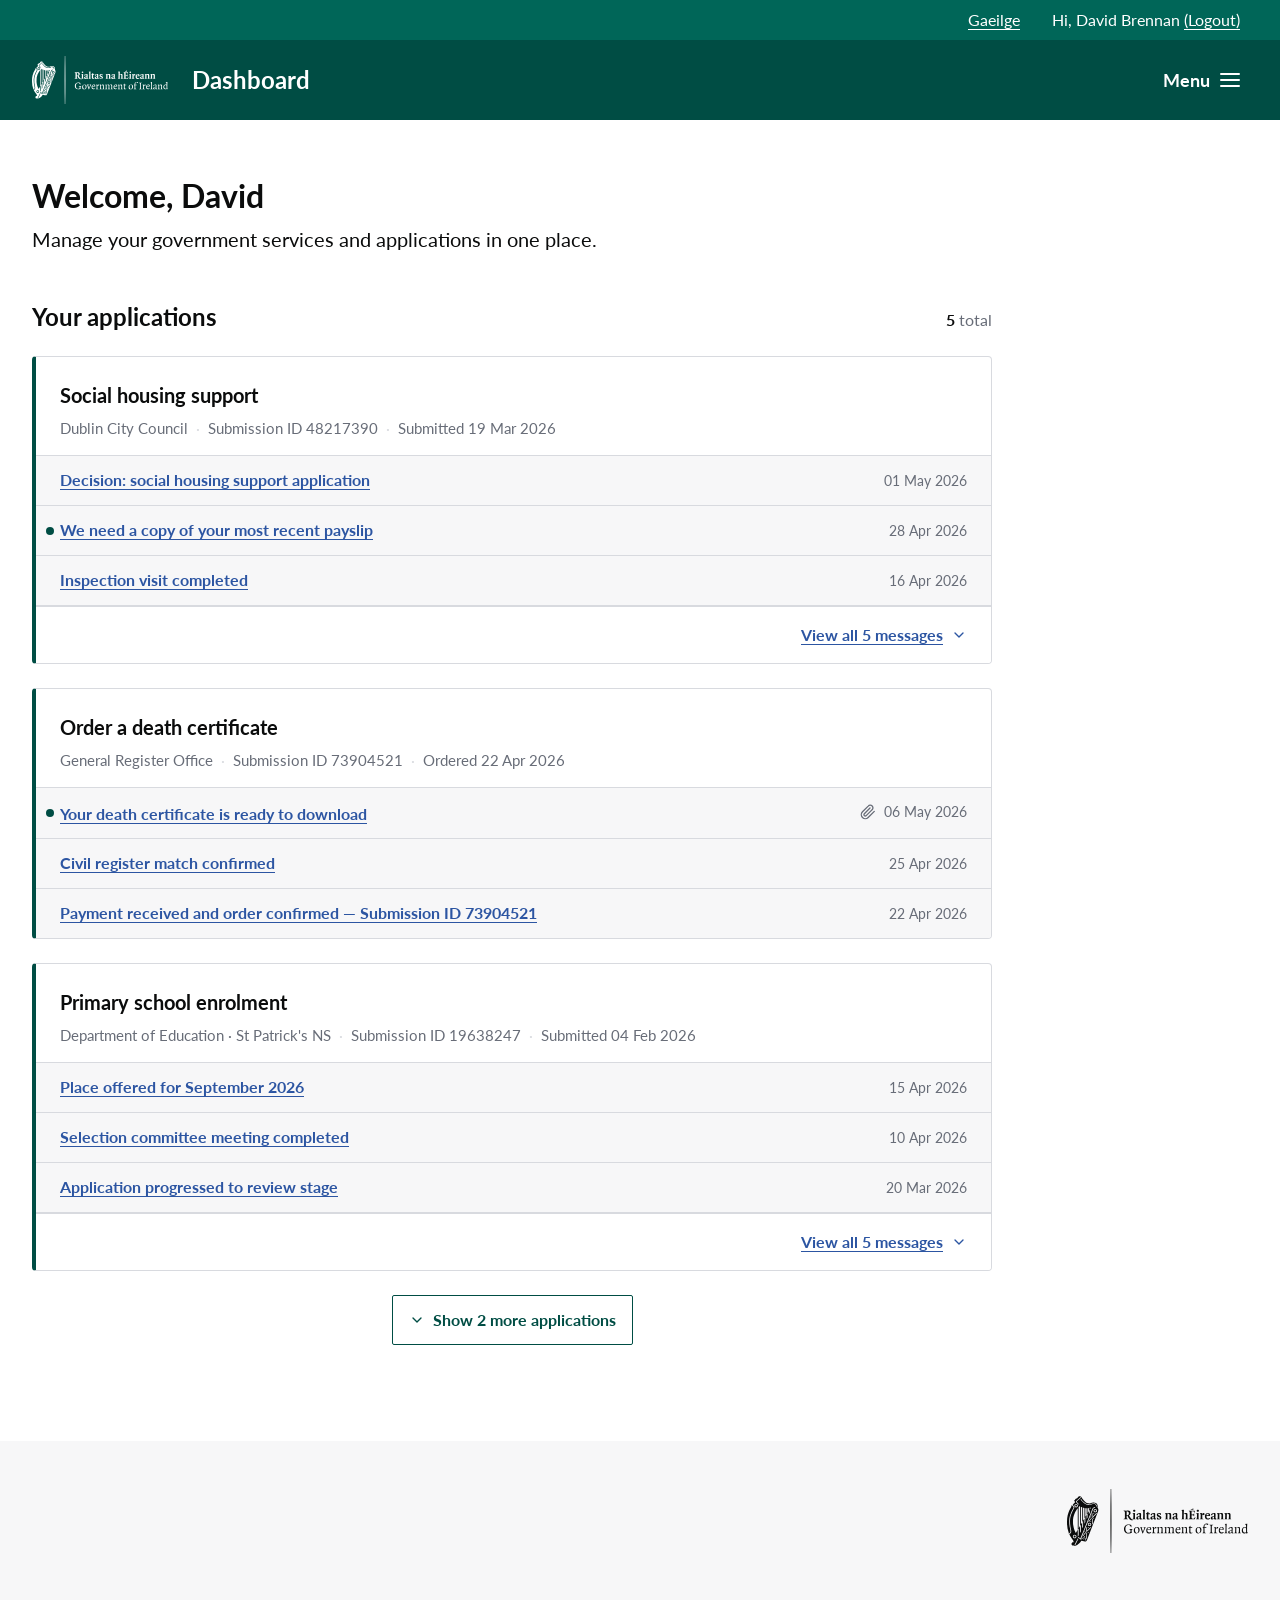
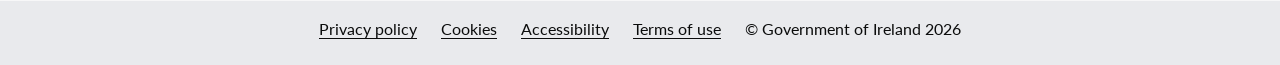
==== commit 4f911ddf: "v2: trim threads, digital-only certs, unread state, attachment glyph Co-authored-by: Cursor <cursora" ====
--- a/v2/index.html
+++ b/v2/index.html
@@ -97,7 +97,7 @@
                 <a class="msg__title" href="#">Decision: social housing support application</a>
                 <p class="msg__date"><time datetime="2026-05-01">01 May 2026</time></p>
               </li>
-              <li class="msg">
+              <li class="msg msg--unread">
                 <a class="msg__title" href="#">We need a copy of your most recent payslip</a>
                 <p class="msg__date"><time datetime="2026-04-28">28 Apr 2026</time></p>
               </li>
@@ -105,17 +105,9 @@
                 <a class="msg__title" href="#">Inspection visit completed</a>
                 <p class="msg__date"><time datetime="2026-04-16">16 Apr 2026</time></p>
               </li>
-              <li class="msg">
-                <a class="msg__title" href="#">Inspection visit scheduled</a>
-                <p class="msg__date"><time datetime="2026-04-08">08 Apr 2026</time></p>
-              </li>
-              <li class="msg">
+              <li class="msg" data-msg-hidden hidden>
                 <a class="msg__title" href="#">Habitual residence check passed</a>
                 <p class="msg__date"><time datetime="2026-03-28">28 Mar 2026</time></p>
-              </li>
-              <li class="msg" data-msg-hidden hidden>
-                <a class="msg__title" href="#">Additional documentation request: tenancy history</a>
-                <p class="msg__date"><time datetime="2026-03-24">24 Mar 2026</time></p>
               </li>
               <li class="msg" data-msg-hidden hidden>
                 <a class="msg__title" href="#">Application received — Submission ID 48217390</a>
@@ -125,7 +117,7 @@
 
             <footer class="app-card__foot">
               <button type="button" class="link-arrow" data-expand-thread aria-expanded="false">
-                <span data-label><span data-en>View all 7 messages</span><span data-ga>Féach gach 7 teachtaireachtaí</span></span>
+                <span data-label><span data-en>View all 5 messages</span><span data-ga>Féach gach 5 teachtaireachtaí</span></span>
                 <svg viewBox="0 0 24 24" aria-hidden="true" class="link-arrow__chev"><path d="M6 9l6 6 6-6" stroke="currentColor" stroke-width="2" stroke-linecap="round" stroke-linejoin="round" fill="none"/></svg>
               </button>
             </footer>
@@ -147,102 +139,72 @@
             </header>
 
             <ul class="msgs" role="list" aria-label="Latest messages">
-              <li class="msg">
-                <a class="msg__title" href="#">Your death certificate has been posted</a>
-                <p class="msg__date"><time datetime="2026-05-06">06 May 2026</time></p>
-              </li>
-              <li class="msg">
-                <a class="msg__title" href="#">Order being processed by our Roscommon office</a>
-                <p class="msg__date"><time datetime="2026-04-28">28 Apr 2026</time></p>
+              <li class="msg msg--unread">
+                <a class="msg__title" href="#">Your death certificate is ready to download</a>
+                <p class="msg__date">
+                  <span class="msg__attachment" aria-label="Includes PDF attachment">
+                    <svg viewBox="0 0 24 24" aria-hidden="true" fill="none" stroke="currentColor" stroke-width="2" stroke-linecap="round" stroke-linejoin="round"><path d="m21.44 11.05-9.19 9.19a6 6 0 0 1-8.49-8.49l8.57-8.57A4 4 0 1 1 17.93 8.83l-8.59 8.57a2 2 0 0 1-2.83-2.83l8.49-8.48"/></svg>
+                  </span>
+                  <time datetime="2026-05-06">06 May 2026</time>
+                </p>
               </li>
               <li class="msg">
                 <a class="msg__title" href="#">Civil register match confirmed</a>
                 <p class="msg__date"><time datetime="2026-04-25">25 Apr 2026</time></p>
               </li>
               <li class="msg">
-                <a class="msg__title" href="#">Initial review by registration team complete</a>
-                <p class="msg__date"><time datetime="2026-04-24">24 Apr 2026</time></p>
-              </li>
-              <li class="msg">
-                <a class="msg__title" href="#">Identity verification complete</a>
-                <p class="msg__date"><time datetime="2026-04-23">23 Apr 2026</time></p>
-              </li>
-              <li class="msg" data-msg-hidden hidden>
                 <a class="msg__title" href="#">Payment received and order confirmed — Submission ID 73904521</a>
                 <p class="msg__date"><time datetime="2026-04-22">22 Apr 2026</time></p>
               </li>
             </ul>
+          </li>
+
+          <!-- 3 · Primary school enrolment — family / planning context -->
+          <li class="app-card">
+            <header class="app-card__head">
+              <h3 class="app-card__title">
+                <a href="#">Primary school enrolment</a>
+              </h3>
+              <p class="app-card__meta">
+                <span>Department of Education · St Patrick's NS</span>
+                <span aria-hidden="true" class="app-card__meta-sep">·</span>
+                <span>Submission ID 19638247</span>
+                <span aria-hidden="true" class="app-card__meta-sep">·</span>
+                <span><span data-en>Submitted</span><span data-ga>Curtha isteach</span> <time datetime="2026-02-04">04 Feb 2026</time></span>
+              </p>
+            </header>
+
+            <ul class="msgs" role="list" aria-label="Latest messages">
+              <li class="msg">
+                <a class="msg__title" href="#">Place offered for September 2026</a>
+                <p class="msg__date"><time datetime="2026-04-15">15 Apr 2026</time></p>
+              </li>
+              <li class="msg">
+                <a class="msg__title" href="#">Selection committee meeting completed</a>
+                <p class="msg__date"><time datetime="2026-04-10">10 Apr 2026</time></p>
+              </li>
+              <li class="msg">
+                <a class="msg__title" href="#">Application progressed to review stage</a>
+                <p class="msg__date"><time datetime="2026-03-20">20 Mar 2026</time></p>
+              </li>
+              <li class="msg" data-msg-hidden hidden>
+                <a class="msg__title" href="#">All supporting documents received</a>
+                <p class="msg__date"><time datetime="2026-02-12">12 Feb 2026</time></p>
+              </li>
+              <li class="msg" data-msg-hidden hidden>
+                <a class="msg__title" href="#">Application acknowledged — Submission ID 19638247</a>
+                <p class="msg__date"><time datetime="2026-02-04">04 Feb 2026</time></p>
+              </li>
+            </ul>
 
             <footer class="app-card__foot">
               <button type="button" class="link-arrow" data-expand-thread aria-expanded="false">
-                <span data-label><span data-en>View all 6 messages</span><span data-ga>Féach gach 6 teachtaireachtaí</span></span>
+                <span data-label><span data-en>View all 5 messages</span><span data-ga>Féach gach 5 teachtaireachtaí</span></span>
                 <svg viewBox="0 0 24 24" aria-hidden="true" class="link-arrow__chev"><path d="M6 9l6 6 6-6" stroke="currentColor" stroke-width="2" stroke-linecap="round" stroke-linejoin="round" fill="none"/></svg>
               </button>
             </footer>
           </li>
 
-          <!-- 3 · Primary school enrolment — family / planning context -->
-          <li class="app-card">
-            <header class="app-card__head">
-              <h3 class="app-card__title">
-                <a href="#">Primary school enrolment</a>
-              </h3>
-              <p class="app-card__meta">
-                <span>Department of Education · St Patrick's NS</span>
-                <span aria-hidden="true" class="app-card__meta-sep">·</span>
-                <span>Submission ID 19638247</span>
-                <span aria-hidden="true" class="app-card__meta-sep">·</span>
-                <span><span data-en>Submitted</span><span data-ga>Curtha isteach</span> <time datetime="2026-02-04">04 Feb 2026</time></span>
-              </p>
-            </header>
-
-            <ul class="msgs" role="list" aria-label="Latest messages">
-              <li class="msg">
-                <a class="msg__title" href="#">Place offered for September 2026</a>
-                <p class="msg__date"><time datetime="2026-04-15">15 Apr 2026</time></p>
-              </li>
-              <li class="msg">
-                <a class="msg__title" href="#">Selection committee meeting completed</a>
-                <p class="msg__date"><time datetime="2026-04-10">10 Apr 2026</time></p>
-              </li>
-              <li class="msg">
-                <a class="msg__title" href="#">Application progressed to review stage</a>
-                <p class="msg__date"><time datetime="2026-03-20">20 Mar 2026</time></p>
-              </li>
-              <li class="msg">
-                <a class="msg__title" href="#">Catchment area verification complete</a>
-                <p class="msg__date"><time datetime="2026-03-12">12 Mar 2026</time></p>
-              </li>
-              <li class="msg">
-                <a class="msg__title" href="#">Sibling priority confirmed</a>
-                <p class="msg__date"><time datetime="2026-02-28">28 Feb 2026</time></p>
-              </li>
-              <li class="msg" data-msg-hidden hidden>
-                <a class="msg__title" href="#">Birth certificate verified</a>
-                <p class="msg__date"><time datetime="2026-02-20">20 Feb 2026</time></p>
-              </li>
-              <li class="msg" data-msg-hidden hidden>
-                <a class="msg__title" href="#">Proof of address verified</a>
-                <p class="msg__date"><time datetime="2026-02-15">15 Feb 2026</time></p>
-              </li>
-              <li class="msg" data-msg-hidden hidden>
-                <a class="msg__title" href="#">All supporting documents received</a>
-                <p class="msg__date"><time datetime="2026-02-12">12 Feb 2026</time></p>
-              </li>
-              <li class="msg" data-msg-hidden hidden>
-                <a class="msg__title" href="#">Application acknowledged — Submission ID 19638247</a>
-                <p class="msg__date"><time datetime="2026-02-04">04 Feb 2026</time></p>
-              </li>
-            </ul>
-
-            <footer class="app-card__foot">
-              <button type="button" class="link-arrow" data-expand-thread aria-expanded="false">
-                <span data-label><span data-en>View all 9 messages</span><span data-ga>Féach gach 9 teachtaireachtaí</span></span>
-                <svg viewBox="0 0 24 24" aria-hidden="true" class="link-arrow__chev"><path d="M6 9l6 6 6-6" stroke="currentColor" stroke-width="2" stroke-linecap="round" stroke-linejoin="round" fill="none"/></svg>
-              </button>
-            </footer>
-          </li>
-
           <!-- 4 · Order a marriage certificate — hidden, revealed by "Show more" -->
           <li class="app-card" data-extra hidden>
             <header class="app-card__head">
@@ -260,20 +222,17 @@
 
             <ul class="msgs" role="list" aria-label="Latest messages">
               <li class="msg">
-                <a class="msg__title" href="#">Your marriage certificate has been posted</a>
-                <p class="msg__date"><time datetime="2026-04-16">16 Apr 2026</time></p>
-              </li>
-              <li class="msg">
-                <a class="msg__title" href="#">Printed and dispatched from Roscommon</a>
-                <p class="msg__date"><time datetime="2026-04-15">15 Apr 2026</time></p>
+                <a class="msg__title" href="#">Your marriage certificate is ready to download</a>
+                <p class="msg__date">
+                  <span class="msg__attachment" aria-label="Includes PDF attachment">
+                    <svg viewBox="0 0 24 24" aria-hidden="true" fill="none" stroke="currentColor" stroke-width="2" stroke-linecap="round" stroke-linejoin="round"><path d="m21.44 11.05-9.19 9.19a6 6 0 0 1-8.49-8.49l8.57-8.57A4 4 0 1 1 17.93 8.83l-8.59 8.57a2 2 0 0 1-2.83-2.83l8.49-8.48"/></svg>
+                  </span>
+                  <time datetime="2026-04-16">16 Apr 2026</time>
+                </p>
               </li>
               <li class="msg">
                 <a class="msg__title" href="#">Match found in civil register</a>
                 <p class="msg__date"><time datetime="2026-04-12">12 Apr 2026</time></p>
-              </li>
-              <li class="msg">
-                <a class="msg__title" href="#">Identity verification complete</a>
-                <p class="msg__date"><time datetime="2026-04-10">10 Apr 2026</time></p>
               </li>
               <li class="msg">
                 <a class="msg__title" href="#">Order received and payment confirmed — Submission ID 60294817</a>
--- a/v2/styles.css
+++ b/v2/styles.css
@@ -207,6 +207,7 @@
   background: var(--govie-surface-1);
 }
 .msg {
+  position: relative;
   display: flex; align-items: baseline; justify-content: space-between;
   gap: var(--s-4);
   padding: var(--s-3) var(--s-5);
@@ -228,7 +229,30 @@
   font-size: 14px; line-height: 24px;
   flex-shrink: 0;
   white-space: nowrap;
-}
+  display: inline-flex; align-items: center; gap: var(--s-2);
+}
+
+/* Unread indicator: small solid dot in the row's left padding gutter. */
+.msg--unread::before {
+  content: "";
+  position: absolute;
+  left: 10px;
+  top: 50%;
+  transform: translateY(-50%);
+  width: 8px; height: 8px;
+  border-radius: 50%;
+  background: var(--govie-primary);
+}
+
+/* Attachment glyph (paperclip): inline left of the date. Muted by
+ * default; promotes to primary on row hover for affordance. */
+.msg__attachment {
+  display: inline-flex; align-items: center;
+  color: var(--govie-text-muted);
+  flex-shrink: 0;
+}
+.msg__attachment svg { width: 16px; height: 16px; }
+.msg:hover .msg__attachment { color: var(--govie-primary); }
 
 /* ---------- Card footer (view all link) ---------- */
 .app-card__foot {
